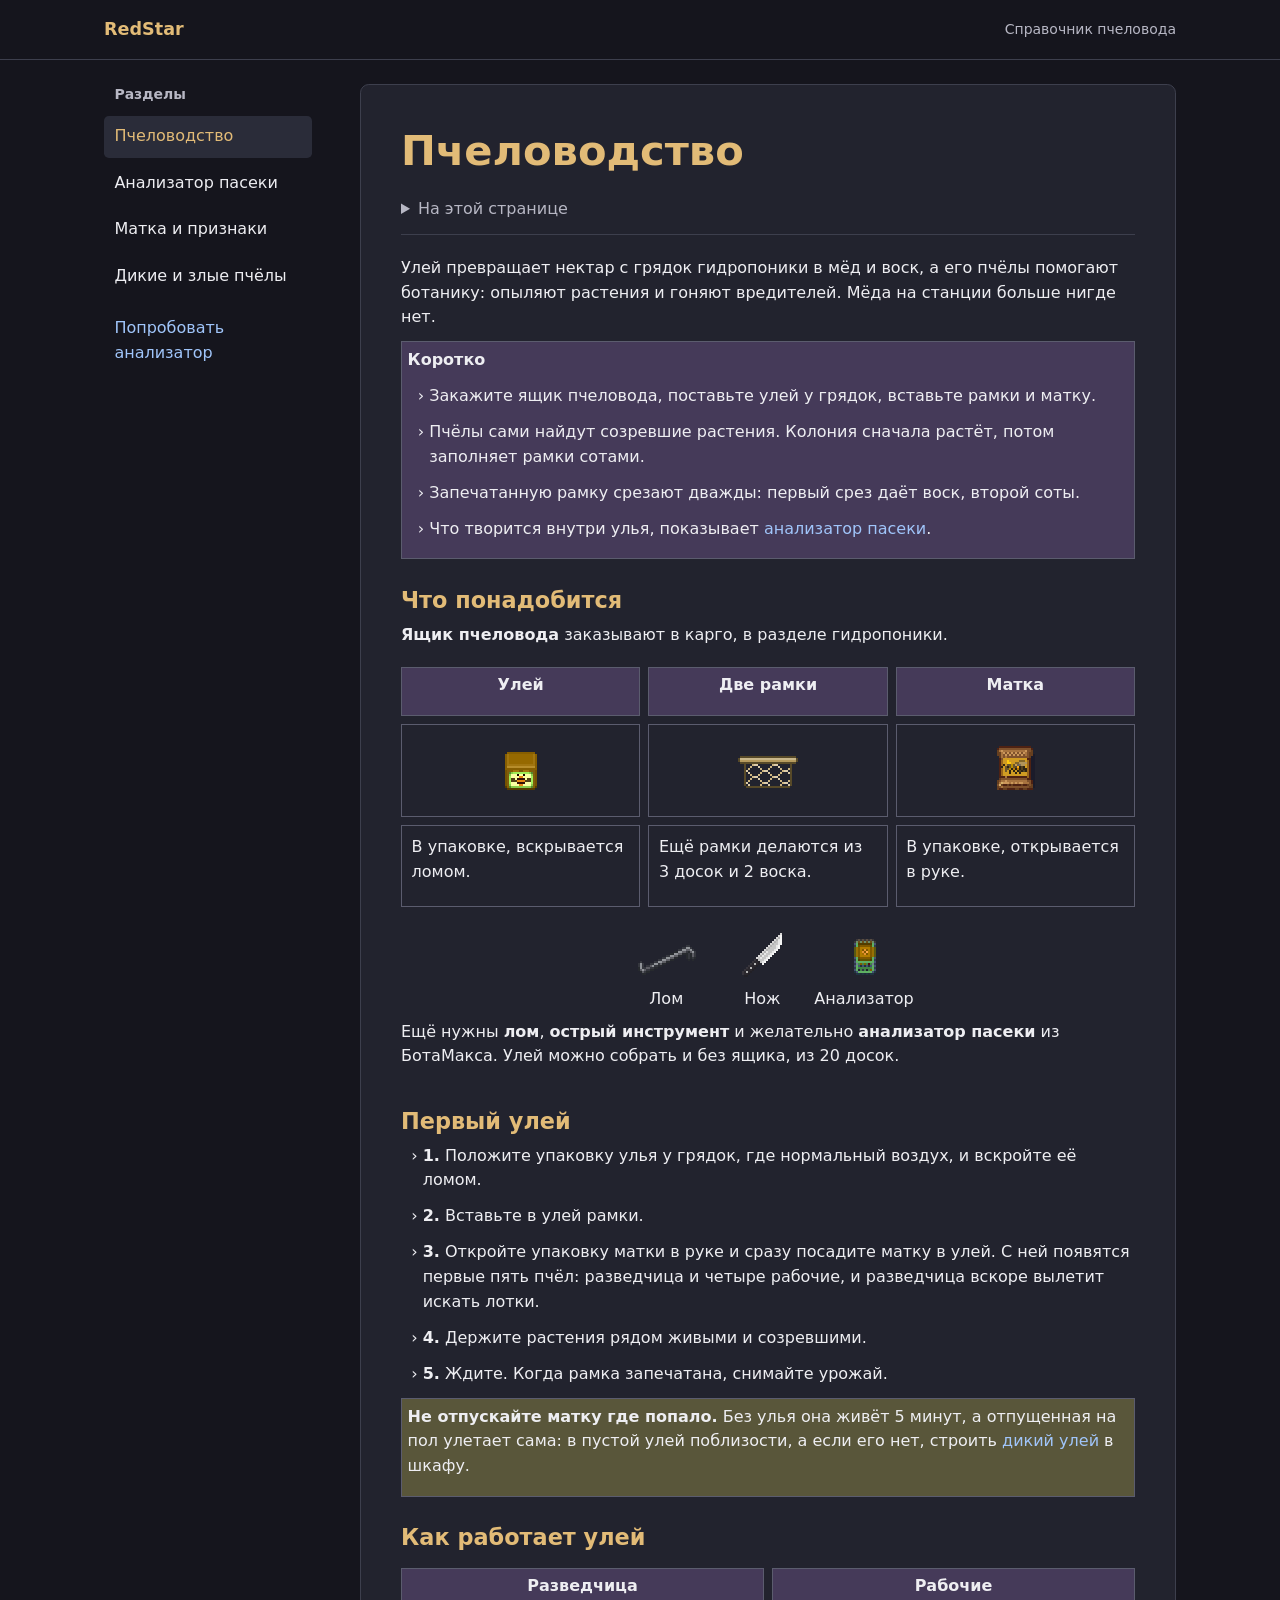
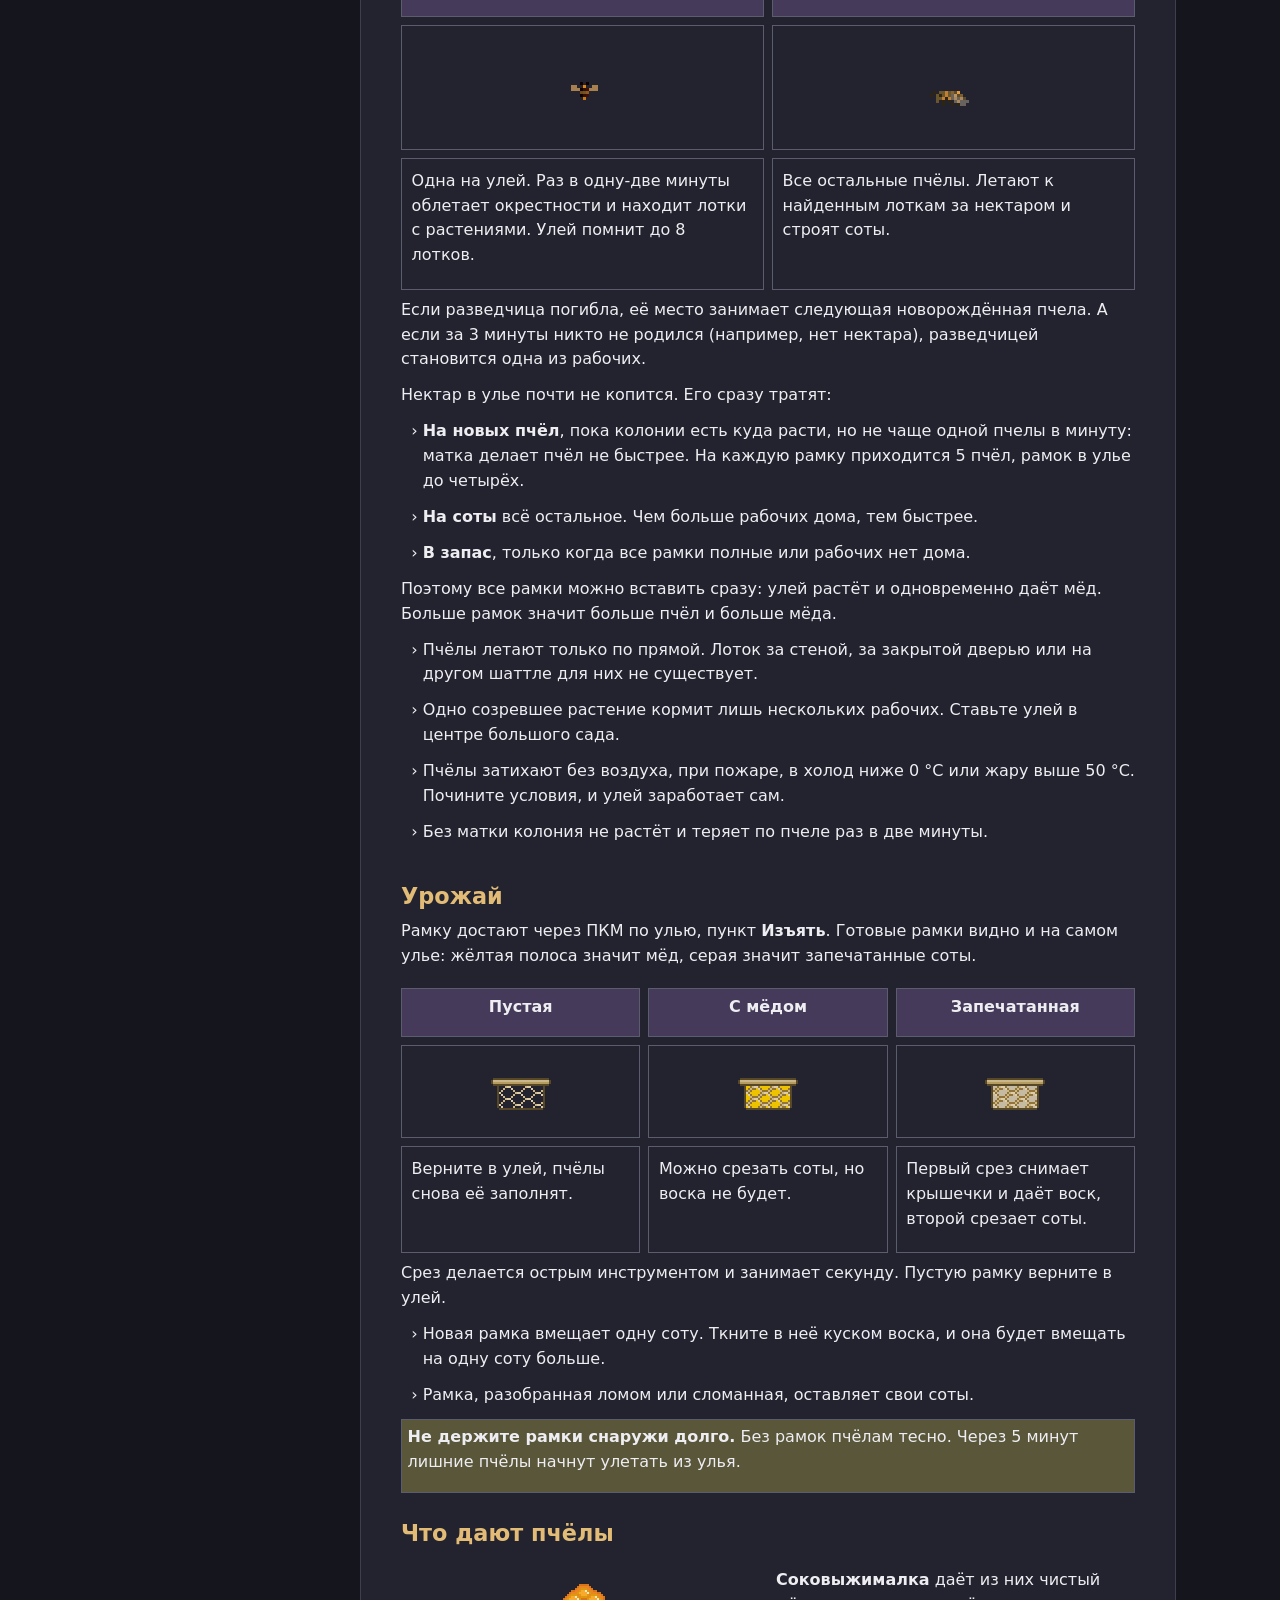
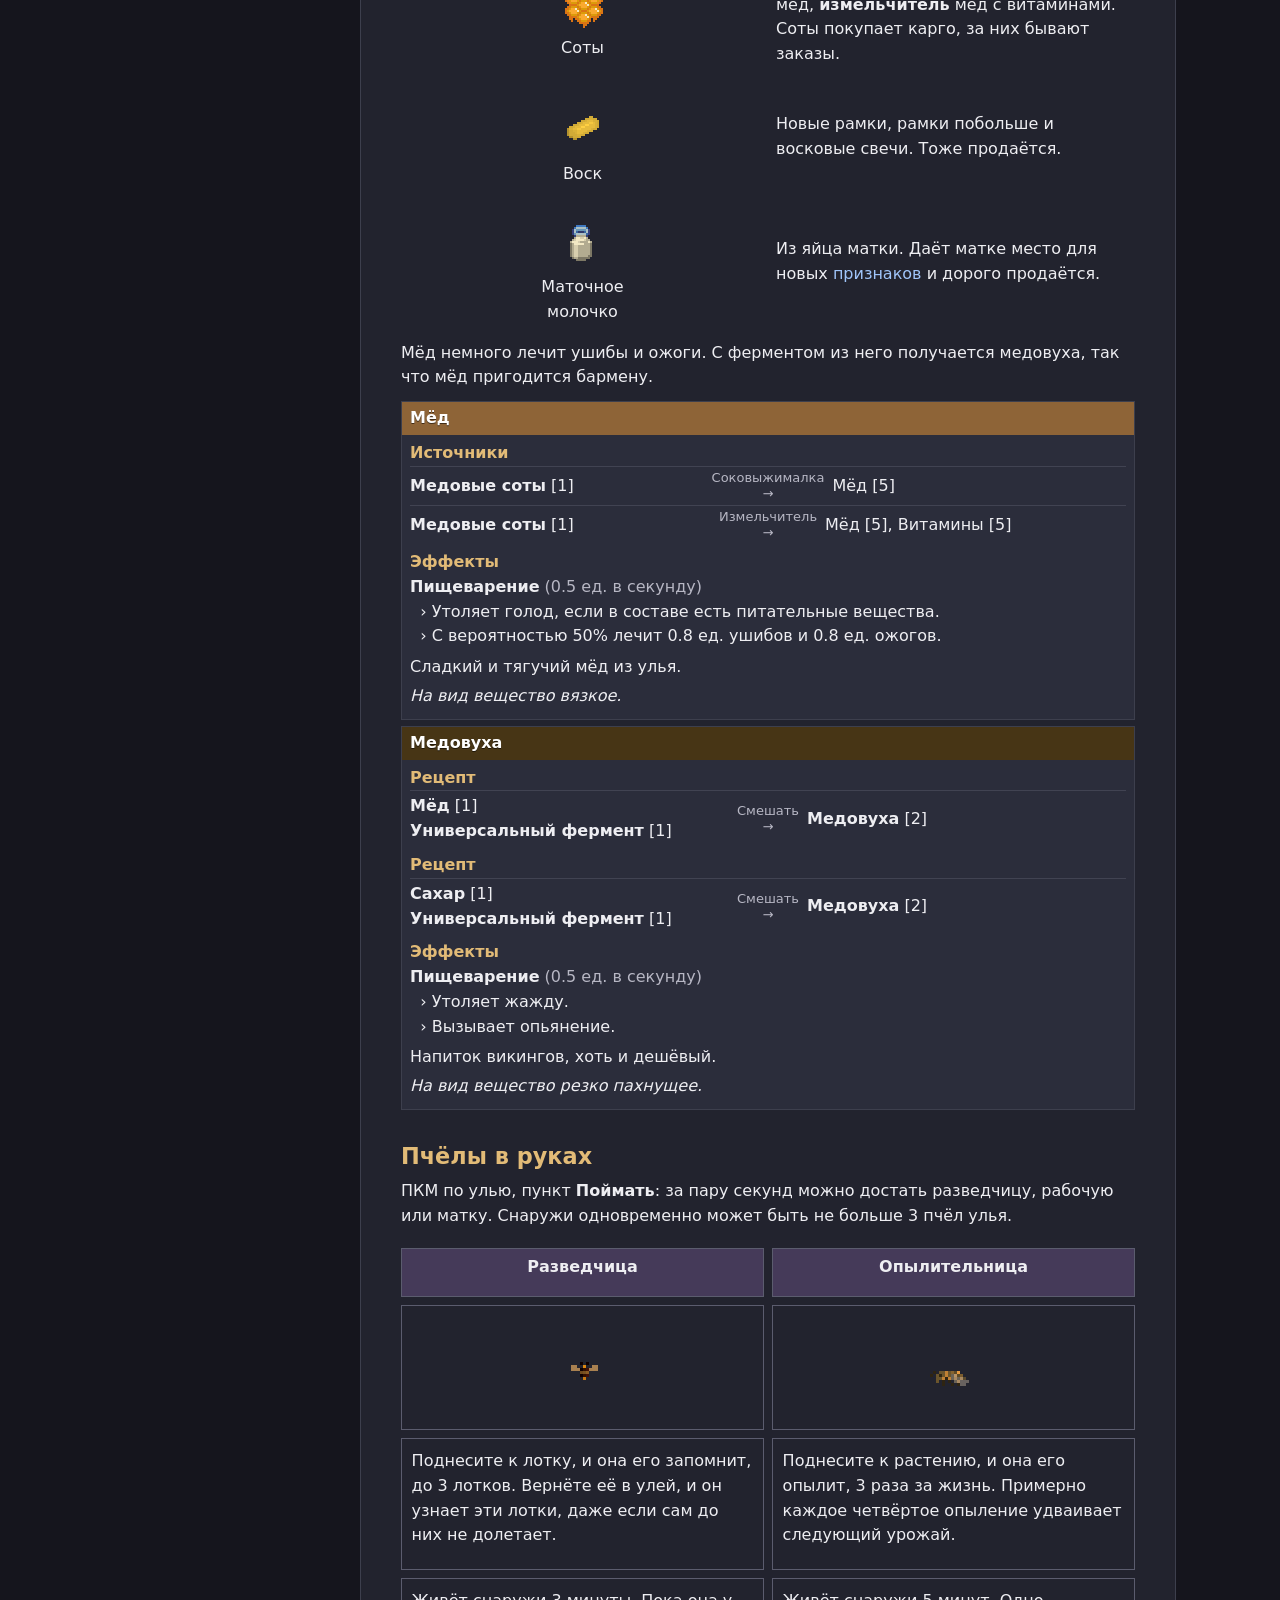
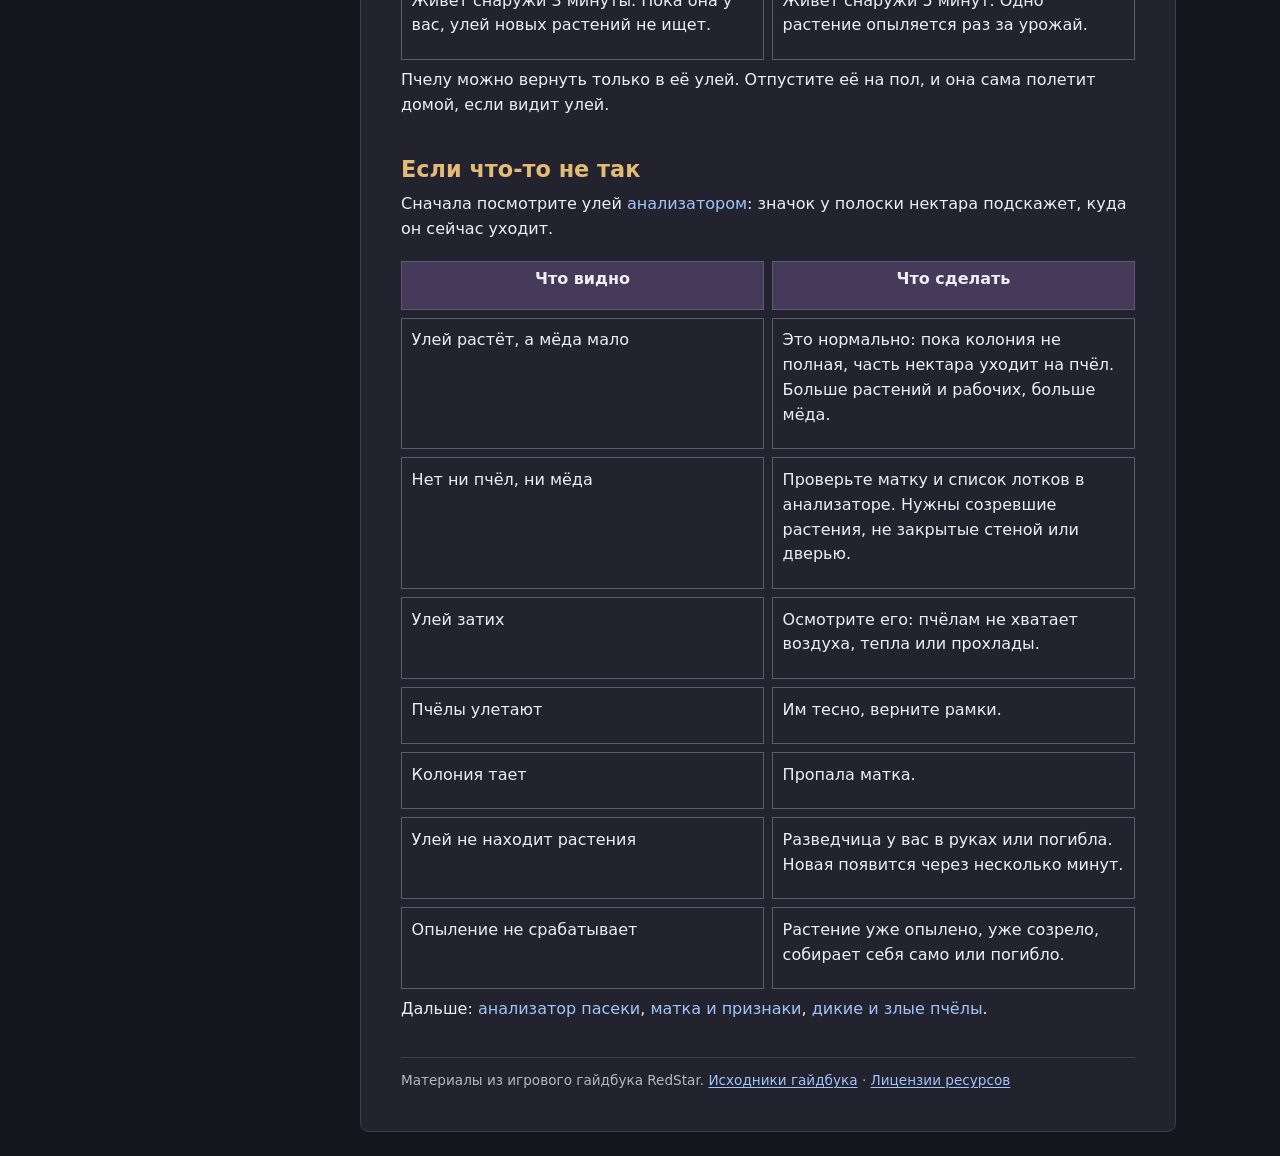
==== index.html @ c352e9a8 "Пчеловодство: справочник и демо анализатора для GitHub Pages" ====
<!doctype html>
<html lang="ru">
<head>
  <meta charset="utf-8">
  <meta name="viewport" content="width=device-width, initial-scale=1">
  <title>Пчеловодство — RedStar</title>
  <link rel="stylesheet" href="wiki.css">
</head>
<body>
  <header class="site-header"><div>
    <a class="brand" href="index.html">RedStar</a>
    <span class="site-name">Справочник пчеловода</span>
  </div></header>
  <div class="layout">
    <nav class="sections" aria-label="Разделы справочника">
      <strong>Разделы</strong>
      <a href="index.html" aria-current="page">Пчеловодство</a>
      <a href="analyzer-guide.html">Анализатор пасеки</a>
      <a href="queen.html">Матка и признаки</a>
      <a href="wild-hives.html">Дикие и злые пчёлы</a>
      <a class="demo-link" href="analyzer/index.html">Попробовать анализатор</a>
    </nav>
    <main>
      <article>
        <h1>Пчеловодство</h1>

        <details class="toc"><summary>На этой странице</summary><ul><li><a href="#section-1">Что понадобится</a></li><li><a href="#section-2">Первый улей</a></li><li><a href="#section-3">Как работает улей</a></li><li><a href="#section-4">Урожай</a></li><li><a href="#section-5">Что дают пчёлы</a></li><li><a href="#section-6">Пчёлы в руках</a></li><li><a href="#section-7">Если что-то не так</a></li></ul></details>
        <div class="doc"><div class="rt">Улей превращает нектар с грядок гидропоники в мёд и воск, а его пчёлы помогают ботанику: опыляют растения и гоняют вредителей. Мёда на станции больше нигде нет.</div><div class="cbox" style="--bg:#453a59;border-color:#5B5C6E"><div class="box v ha-stretch"><div class="rt"><b>Коротко</b></div><div class="li"><span class="bul">  › </span><div class="rt">Закажите ящик пчеловода, поставьте улей у грядок, вставьте рамки и матку.</div></div><div class="li"><span class="bul">  › </span><div class="rt">Пчёлы сами найдут созревшие растения. Колония сначала растёт, потом заполняет рамки сотами.</div></div><div class="li"><span class="bul">  › </span><div class="rt">Запечатанную рамку срезают дважды: первый срез даёт воск, второй соты.</div></div><div class="li"><span class="bul">  › </span><div class="rt">Что творится внутри улья, показывает <a class="tl" href="analyzer-guide.html">анализатор пасеки</a>.</div></div></div></div><h2 id="section-1">Что понадобится</h2><div class="rt"><b>Ящик пчеловода</b> заказывают в карго, в разделе гидропоники.</div><div class="tbl" data-cols="3"><div class="cbox" style="--bg:#453a59;border-color:#5B5C6E"><div class="box h ha-center"><div class="rt"><b>Улей</b></div></div></div><div class="cbox" style="--bg:#453a59;border-color:#5B5C6E"><div class="box h ha-center"><div class="rt"><b>Две рамки</b></div></div></div><div class="cbox" style="--bg:#453a59;border-color:#5B5C6E"><div class="box h ha-center"><div class="rt"><b>Матка</b></div></div></div><div class="cbox" style="--bg:transparent;border-color:#5B5C6E"><div class="box h ha-center"><div class="ent"><img src="[data-uri]" alt="упакованный улей" width="64" height="64" style="width:64px;height:64px"></div></div></div><div class="cbox" style="--bg:transparent;border-color:#5B5C6E"><div class="box h ha-center"><div class="ent"><img src="[data-uri]" alt="рамка для улья" width="64" height="64" style="width:64px;height:64px"></div></div></div><div class="cbox" style="--bg:transparent;border-color:#5B5C6E"><div class="box h ha-center"><div class="ent"><img src="[data-uri]" alt="упакованная матка" width="64" height="64" style="width:64px;height:64px"></div></div></div><div class="cbox" style="--bg:transparent;border-color:#5B5C6E"><div class="box h ha-left" style="margin:4px"><div class="rt">В упаковке, вскрывается ломом.</div></div></div><div class="cbox" style="--bg:transparent;border-color:#5B5C6E"><div class="box h ha-left" style="margin:4px"><div class="rt">Ещё рамки делаются из 3 досок и 2 воска.</div></div></div><div class="cbox" style="--bg:transparent;border-color:#5B5C6E"><div class="box h ha-left" style="margin:4px"><div class="rt">В упаковке, открывается в руке.</div></div></div></div><div class="box h ha-center"><div class="ent" style="margin:8px 16px 8px 16px"><img src="[data-uri]" alt="лом" width="64" height="64" style="width:64px;height:64px"><div class="cap">Лом</div></div><div class="ent" style="margin:8px 16px 8px 16px"><img src="[data-uri]" alt="нож" width="64" height="64" style="width:64px;height:64px"><div class="cap">Нож</div></div><div class="ent"><img src="[data-uri]" alt="анализатор пасеки" width="64" height="64" style="width:64px;height:64px"><div class="cap">Анализатор</div></div></div><div class="rt">Ещё нужны <b>лом</b>, <b>острый инструмент</b> и желательно <b>анализатор пасеки</b> из БотаМакса. Улей можно собрать и без ящика, из 20 досок.</div><h2 id="section-2">Первый улей</h2><div class="li"><span class="bul">  › </span><div class="rt"><b>1.</b> Положите упаковку улья у грядок, где нормальный воздух, и вскройте её ломом.</div></div><div class="li"><span class="bul">  › </span><div class="rt"><b>2.</b> Вставьте в улей рамки.</div></div><div class="li"><span class="bul">  › </span><div class="rt"><b>3.</b> Откройте упаковку матки в руке и сразу посадите матку в улей. С ней появятся первые пять пчёл: разведчица и четыре рабочие, и разведчица вскоре вылетит искать лотки.</div></div><div class="li"><span class="bul">  › </span><div class="rt"><b>4.</b> Держите растения рядом живыми и созревшими.</div></div><div class="li"><span class="bul">  › </span><div class="rt"><b>5.</b> Ждите. Когда рамка запечатана, снимайте урожай.</div></div><div class="cbox" style="--bg:#59563a;border-color:#5B5C6E"><div class="box v ha-stretch"><div class="rt"><b>Не отпускайте матку где попало.</b> Без улья она живёт 5 минут, а отпущенная на пол улетает сама: в пустой улей поблизости, а если его нет, строить <a class="tl" href="wild-hives.html">дикий улей</a> в шкафу.</div></div></div><h2 id="section-3">Как работает улей</h2><div class="tbl" data-cols="2"><div class="cbox" style="--bg:#453a59;border-color:#5B5C6E"><div class="box h ha-center"><div class="rt"><b>Разведчица</b></div></div></div><div class="cbox" style="--bg:#453a59;border-color:#5B5C6E"><div class="box h ha-center"><div class="rt"><b>Рабочие</b></div></div></div><div class="cbox" style="--bg:transparent;border-color:#5B5C6E"><div class="box h ha-center"><div class="ent"><img src="[data-uri]" alt="разведчица" width="96" height="96" style="width:96px;height:96px"></div></div></div><div class="cbox" style="--bg:transparent;border-color:#5B5C6E"><div class="box h ha-center"><div class="ent"><img src="[data-uri]" alt="рабочая пчела" width="96" height="96" style="width:96px;height:96px"></div></div></div><div class="cbox" style="--bg:transparent;border-color:#5B5C6E"><div class="box h ha-left" style="margin:4px"><div class="rt">Одна на улей. Раз в одну-две минуты облетает окрестности и находит лотки с растениями. Улей помнит до 8 лотков.</div></div></div><div class="cbox" style="--bg:transparent;border-color:#5B5C6E"><div class="box h ha-left" style="margin:4px"><div class="rt">Все остальные пчёлы. Летают к найденным лоткам за нектаром и строят соты.</div></div></div></div><div class="rt">Если разведчица погибла, её место занимает следующая новорождённая пчела. А если за 3 минуты никто не родился (например, нет нектара), разведчицей становится одна из рабочих.</div><div class="rt">Нектар в улье почти не копится. Его сразу тратят:</div><div class="li"><span class="bul">  › </span><div class="rt"><b>На новых пчёл</b>, пока колонии есть куда расти, но не чаще одной пчелы в минуту: матка делает пчёл не быстрее. На каждую рамку приходится <span class="pd">5</span> пчёл, рамок в улье до четырёх.</div></div><div class="li"><span class="bul">  › </span><div class="rt"><b>На соты</b> всё остальное. Чем больше рабочих дома, тем быстрее.</div></div><div class="li"><span class="bul">  › </span><div class="rt"><b>В запас</b>, только когда все рамки полные или рабочих нет дома.</div></div><div class="rt">Поэтому все рамки можно вставить сразу: улей растёт и одновременно даёт мёд. Больше рамок значит больше пчёл и больше мёда.</div><div class="li"><span class="bul">  › </span><div class="rt">Пчёлы летают только по прямой. Лоток за стеной, за закрытой дверью или на другом шаттле для них не существует.</div></div><div class="li"><span class="bul">  › </span><div class="rt">Одно созревшее растение кормит лишь нескольких рабочих. Ставьте улей в центре большого сада.</div></div><div class="li"><span class="bul">  › </span><div class="rt">Пчёлы затихают без воздуха, при пожаре, в холод ниже 0 °C или жару выше 50 °C. Почините условия, и улей заработает сам.</div></div><div class="li"><span class="bul">  › </span><div class="rt">Без матки колония не растёт и теряет по пчеле раз в две минуты.</div></div><h2 id="section-4">Урожай</h2><div class="rt">Рамку достают через ПКМ по улью, пункт <b>Изъять</b>. Готовые рамки видно и на самом улье: жёлтая полоса значит мёд, серая значит запечатанные соты.</div><div class="tbl" data-cols="3"><div class="cbox" style="--bg:#453a59;border-color:#5B5C6E"><div class="box h ha-center"><div class="rt"><b>Пустая</b></div></div></div><div class="cbox" style="--bg:#453a59;border-color:#5B5C6E"><div class="box h ha-center"><div class="rt"><b>С мёдом</b></div></div></div><div class="cbox" style="--bg:#453a59;border-color:#5B5C6E"><div class="box h ha-center"><div class="rt"><b>Запечатанная</b></div></div></div><div class="cbox" style="--bg:transparent;border-color:#5B5C6E"><div class="box h ha-center"><div class="ent"><img src="[data-uri]" alt="рамка для улья" width="64" height="64" style="width:64px;height:64px"></div></div></div><div class="cbox" style="--bg:transparent;border-color:#5B5C6E"><div class="box h ha-center"><div class="ent"><img src="[data-uri]" alt="рамка с мёдом" width="64" height="64" style="width:64px;height:64px"></div></div></div><div class="cbox" style="--bg:transparent;border-color:#5B5C6E"><div class="box h ha-center"><div class="ent"><img src="[data-uri]" alt="запечатанная рамка" width="64" height="64" style="width:64px;height:64px"></div></div></div><div class="cbox" style="--bg:transparent;border-color:#5B5C6E"><div class="box h ha-left" style="margin:4px"><div class="rt">Верните в улей, пчёлы снова её заполнят.</div></div></div><div class="cbox" style="--bg:transparent;border-color:#5B5C6E"><div class="box h ha-left" style="margin:4px"><div class="rt">Можно срезать соты, но воска не будет.</div></div></div><div class="cbox" style="--bg:transparent;border-color:#5B5C6E"><div class="box h ha-left" style="margin:4px"><div class="rt">Первый срез снимает крышечки и даёт воск, второй срезает соты.</div></div></div></div><div class="rt">Срез делается острым инструментом и занимает секунду. Пустую рамку верните в улей.</div><div class="li"><span class="bul">  › </span><div class="rt">Новая рамка вмещает одну соту. Ткните в неё куском воска, и она будет вмещать на одну соту больше.</div></div><div class="li"><span class="bul">  › </span><div class="rt">Рамка, разобранная ломом или сломанная, оставляет свои соты.</div></div><div class="cbox" style="--bg:#59563a;border-color:#5B5C6E"><div class="box v ha-stretch"><div class="rt"><b>Не держите рамки снаружи долго.</b> Без рамок пчёлам тесно. Через 5 минут лишние пчёлы начнут улетать из улья.</div></div></div><h2 id="section-5">Что дают пчёлы</h2><div class="tbl" data-cols="2"><div class="box h ha-center"><div class="ent"><img src="[data-uri]" alt="медовые соты" width="64" height="64" style="width:64px;height:64px"><div class="cap">Соты</div></div></div><div class="box h ha-left" style="margin:4px"><div class="rt"><b>Соковыжималка</b> даёт из них чистый мёд, <b>измельчитель</b> мёд с витаминами. Соты покупает карго, за них бывают заказы.</div></div><div class="box h ha-center"><div class="ent"><img src="[data-uri]" alt="пчелиный воск" width="64" height="64" style="width:64px;height:64px"><div class="cap">Воск</div></div></div><div class="box h ha-left" style="margin:4px"><div class="rt">Новые рамки, рамки побольше и восковые свечи. Тоже продаётся.</div></div><div class="box h ha-center"><div class="ent"><img src="[data-uri]" alt="бутылка маточного молочка" width="64" height="64" style="width:64px;height:64px"><div class="cap">Маточное
молочко</div></div></div><div class="box h ha-left" style="margin:4px"><div class="rt">Из яйца матки. Даёт матке место для новых <a class="tl" href="queen.html">признаков</a> и дорого продаётся.</div></div></div><div class="rt">Мёд немного лечит ушибы и ожоги. С ферментом из него получается медовуха, так что мёд пригодится бармену.</div><div class="box h ha-center"><div class="reag"><div class="rg"><div class="rgh" style="--rc:#E79A3F"><span>Мёд</span></div><div class="rgb">
<div class="rsec"><div class="rt">Источники</div>
<div class="rrow"><div><b>Медовые соты</b> [1]</div><div class="mix">Соковыжималка<br>→</div><div>Мёд [5]</div></div>
<div class="rrow"><div><b>Медовые соты</b> [1]</div><div class="mix">Измельчитель<br>→</div><div>Мёд [5], Витамины [5]</div></div></div>
<div class="rsec"><div class="rt">Эффекты</div><div><b>Пищеварение</b> <span class="gray">(0.5 ед. в секунду)</span></div>
<div class="li"><span class="bul">  › </span><span class="lt">Утоляет голод, если в составе есть питательные вещества.</span></div>
<div class="li"><span class="bul">  › </span><span class="lt">С вероятностью 50% лечит 0.8 ед. ушибов и 0.8 ед. ожогов.</span></div></div>
<p>Сладкий и тягучий мёд из улья.</p><p><i>На вид вещество вязкое.</i></p></div></div></div></div><div class="box h ha-center"><div class="reag"><div class="rg"><div class="rgh" style="--rc:#664300"><span>Медовуха</span></div><div class="rgb">
<div class="rsec"><div class="rt">Рецепт</div><div class="rrow"><div><div><b>Мёд</b> [1]</div><div><b>Универсальный фермент</b> [1]</div></div><div class="mix">Смешать<br>→</div><div><b>Медовуха</b> [2]</div></div></div>
<div class="rsec"><div class="rt">Рецепт</div><div class="rrow"><div><div><b>Сахар</b> [1]</div><div><b>Универсальный фермент</b> [1]</div></div><div class="mix">Смешать<br>→</div><div><b>Медовуха</b> [2]</div></div></div>
<div class="rsec"><div class="rt">Эффекты</div><div><b>Пищеварение</b> <span class="gray">(0.5 ед. в секунду)</span></div>
<div class="li"><span class="bul">  › </span><span class="lt">Утоляет жажду.</span></div>
<div class="li"><span class="bul">  › </span><span class="lt">Вызывает опьянение.</span></div></div>
<p>Напиток викингов, хоть и дешёвый.</p><p><i>На вид вещество резко пахнущее.</i></p></div></div></div></div><h2 id="section-6">Пчёлы в руках</h2><div class="rt">ПКМ по улью, пункт <b>Поймать</b>: за пару секунд можно достать разведчицу, рабочую или матку. Снаружи одновременно может быть не больше <span class="pd">3</span> пчёл улья.</div><div class="tbl" data-cols="2"><div class="cbox" style="--bg:#453a59;border-color:#5B5C6E"><div class="box h ha-center"><div class="rt"><b>Разведчица</b></div></div></div><div class="cbox" style="--bg:#453a59;border-color:#5B5C6E"><div class="box h ha-center"><div class="rt"><b>Опылительница</b></div></div></div><div class="cbox" style="--bg:transparent;border-color:#5B5C6E"><div class="box h ha-center"><div class="ent"><img src="[data-uri]" alt="разведчица" width="96" height="96" style="width:96px;height:96px"></div></div></div><div class="cbox" style="--bg:transparent;border-color:#5B5C6E"><div class="box h ha-center"><div class="ent"><img src="[data-uri]" alt="рабочая пчела" width="96" height="96" style="width:96px;height:96px"></div></div></div><div class="cbox" style="--bg:transparent;border-color:#5B5C6E"><div class="box h ha-left" style="margin:4px"><div class="rt">Поднесите к лотку, и она его запомнит, до <span class="pd">3</span> лотков. Вернёте её в улей, и он узнает эти лотки, даже если сам до них не долетает.</div></div></div><div class="cbox" style="--bg:transparent;border-color:#5B5C6E"><div class="box h ha-left" style="margin:4px"><div class="rt">Поднесите к растению, и она его опылит, <span class="pd">3</span> раза за жизнь. Примерно каждое четвёртое опыление удваивает следующий урожай.</div></div></div><div class="cbox" style="--bg:transparent;border-color:#5B5C6E"><div class="box h ha-left" style="margin:4px"><div class="rt">Живёт снаружи 3 минуты. Пока она у вас, улей новых растений не ищет.</div></div></div><div class="cbox" style="--bg:transparent;border-color:#5B5C6E"><div class="box h ha-left" style="margin:4px"><div class="rt">Живёт снаружи 5 минут. Одно растение опыляется раз за урожай.</div></div></div></div><div class="rt">Пчелу можно вернуть только в её улей. Отпустите её на пол, и она сама полетит домой, если видит улей.</div><h2 id="section-7">Если что-то не так</h2><div class="rt">Сначала посмотрите улей <a class="tl" href="analyzer-guide.html">анализатором</a>: значок у полоски нектара подскажет, куда он сейчас уходит.</div><div class="tbl" data-cols="2"><div class="cbox" style="--bg:#453a59;border-color:#5B5C6E"><div class="box h ha-center"><div class="rt"><b>Что видно</b></div></div></div><div class="cbox" style="--bg:#453a59;border-color:#5B5C6E"><div class="box h ha-center"><div class="rt"><b>Что сделать</b></div></div></div><div class="cbox" style="--bg:transparent;border-color:#5B5C6E"><div class="box h ha-left" style="margin:4px"><div class="rt">Улей растёт, а мёда мало</div></div></div><div class="cbox" style="--bg:transparent;border-color:#5B5C6E"><div class="box h ha-left" style="margin:4px"><div class="rt">Это нормально: пока колония не полная, часть нектара уходит на пчёл. Больше растений и рабочих, больше мёда.</div></div></div><div class="cbox" style="--bg:transparent;border-color:#5B5C6E"><div class="box h ha-left" style="margin:4px"><div class="rt">Нет ни пчёл, ни мёда</div></div></div><div class="cbox" style="--bg:transparent;border-color:#5B5C6E"><div class="box h ha-left" style="margin:4px"><div class="rt">Проверьте матку и список лотков в анализаторе. Нужны созревшие растения, не закрытые стеной или дверью.</div></div></div><div class="cbox" style="--bg:transparent;border-color:#5B5C6E"><div class="box h ha-left" style="margin:4px"><div class="rt">Улей затих</div></div></div><div class="cbox" style="--bg:transparent;border-color:#5B5C6E"><div class="box h ha-left" style="margin:4px"><div class="rt">Осмотрите его: пчёлам не хватает воздуха, тепла или прохлады.</div></div></div><div class="cbox" style="--bg:transparent;border-color:#5B5C6E"><div class="box h ha-left" style="margin:4px"><div class="rt">Пчёлы улетают</div></div></div><div class="cbox" style="--bg:transparent;border-color:#5B5C6E"><div class="box h ha-left" style="margin:4px"><div class="rt">Им тесно, верните рамки.</div></div></div><div class="cbox" style="--bg:transparent;border-color:#5B5C6E"><div class="box h ha-left" style="margin:4px"><div class="rt">Колония тает</div></div></div><div class="cbox" style="--bg:transparent;border-color:#5B5C6E"><div class="box h ha-left" style="margin:4px"><div class="rt">Пропала матка.</div></div></div><div class="cbox" style="--bg:transparent;border-color:#5B5C6E"><div class="box h ha-left" style="margin:4px"><div class="rt">Улей не находит растения</div></div></div><div class="cbox" style="--bg:transparent;border-color:#5B5C6E"><div class="box h ha-left" style="margin:4px"><div class="rt">Разведчица у вас в руках или погибла. Новая появится через несколько минут.</div></div></div><div class="cbox" style="--bg:transparent;border-color:#5B5C6E"><div class="box h ha-left" style="margin:4px"><div class="rt">Опыление не срабатывает</div></div></div><div class="cbox" style="--bg:transparent;border-color:#5B5C6E"><div class="box h ha-left" style="margin:4px"><div class="rt">Растение уже опылено, уже созрело, собирает себя само или погибло.</div></div></div></div><div class="rt">Дальше: <a class="tl" href="analyzer-guide.html">анализатор пасеки</a>, <a class="tl" href="queen.html">матка и признаки</a>, <a class="tl" href="wild-hives.html">дикие и злые пчёлы</a>.</div></div>
        <footer class="source">Материалы из игрового гайдбука RedStar. <a href="https://github.com/KAVALDi/RedStar/tree/master/Resources/ServerInfo/_RedStar/Guidebook/Service">Исходники гайдбука</a> · <a href="https://github.com/KAVALDi/RedStar/blob/master/LICENSE.md">Лицензии ресурсов</a></footer>
      </article>
    </main>
  </div>
</body>
</html>
---- wiki.css ----
:root {
  color-scheme: dark;
  --space: #15151d;
  --win: #22232e;
  --bar: #2a2c39;
  --line: #3d3f4d;
  --rule: #414352;
  --text: #eeeef2;
  --dim: #b7b7c4;
  --gold: #e2bb77;
  --link: #a0c5fa;
  --card: #2b2d3b;
  font: 16px/1.55 system-ui, sans-serif;
}
* { box-sizing: border-box; }
body { margin: 0; color: var(--text); background: var(--space); }
a { color: var(--link); text-underline-offset: .18em; }
a:focus-visible, summary:focus-visible { outline: 2px solid var(--link); outline-offset: 3px; }
.site-header { border-bottom: 1px solid var(--line); }
.site-header > div {
  max-width: 72rem; margin: auto; padding: 1rem clamp(1rem, 4vw, 2.5rem);
  display: flex; align-items: center; justify-content: space-between; gap: 1rem; flex-wrap: wrap;
}
.brand { color: var(--gold); font-size: 1.1rem; font-weight: 700; text-decoration: none; }
.site-name { color: var(--dim); font-size: .875rem; }
.layout {
  max-width: 72rem; margin: auto; padding: 1.5rem clamp(1rem, 4vw, 2.5rem);
  display: grid; grid-template-columns: 13rem minmax(0, 1fr); gap: clamp(1rem, 4vw, 3rem);
}
.sections { position: sticky; top: 1rem; align-self: start; display: grid; gap: .25rem; }
.sections strong { color: var(--dim); padding: 0 .65rem; margin-bottom: .35rem; font-size: .875rem; }
.sections a { color: var(--text); text-decoration: none; padding: .55rem .65rem; border-radius: .3rem; }
.sections a:hover { background: var(--win); }
.sections a[aria-current] { background: var(--bar); color: var(--gold); }
.sections .demo-link { margin-top: .4rem; color: var(--link); }
article { min-width: 0; background: var(--win); border: 1px solid var(--line); border-radius: .55rem; padding: clamp(1rem, 4vw, 2.5rem); }
h1, h2, h3 { color: var(--gold); line-height: 1.25; }
h1 { margin: 0 0 1.25rem; font-size: clamp(1.8rem, 4.5vw, 2.6rem); }
h2, h3 { scroll-margin-top: 1rem; }
h2 { margin: 1.65rem 0 .55rem; font-size: 1.4rem; }
h3 { margin: 1.2rem 0 .4rem; font-size: 1.12rem; }
.toc { margin: 0 0 1.3rem; color: var(--dim); border-bottom: 1px solid var(--line); padding-bottom: .75rem; }
.toc summary { cursor: pointer; }
.toc ul { margin: .5rem 0 .2rem; padding-inline-start: 1.35rem; }
.play {
  align-self: flex-start; display: inline-block; margin: 0 0 1rem;
  padding: .6rem .9rem; background: var(--gold); color: var(--space);
  border-radius: .3rem; text-decoration: none; font-weight: 700;
}
.source { margin: 1.5rem 0 0; border-top: 1px solid var(--line); padding-top: .75rem; font-size: .85rem; color: var(--dim); }
.doc,.box.v,.cbox{display:flex;flex-direction:column;align-items:stretch}
.box.h{display:flex;flex-direction:row;align-items:stretch}
.box.h>.rt{align-self:center}
.box{min-width:0}
.doc>.ha-center,.box.v>.ha-center,.cbox>.ha-center{align-self:center;max-width:100%}
.ha-center{width:fit-content}
.ha-stretch{align-self:stretch}
.ha-left{width:fit-content;max-width:100%}
.doc>.ha-left,.box.v>.ha-left,.cbox>.ha-left{align-self:flex-start}
.tbl>.box.ha-left{justify-self:start}
.box:has(>.reag){align-self:stretch;width:auto}
.rt{margin-bottom:15px;overflow-wrap:normal;min-width:0;flex:1 1 auto}
.li{display:flex;flex-direction:row}
.bul{white-space:pre;flex:none}
.h1{font-weight:700;font-size:26.67px;line-height:36px;color:var(--gold)}
.h2{font-weight:700;font-size:21.33px;line-height:29px;color:var(--gold)}
.h3{font-weight:700;font-size:16px;line-height:23px;color:var(--gold)}
.cbox{background:var(--bg);border:1px solid #fff;flex:1 1 auto}
.tbl{display:grid;align-items:stretch}
.tbl>.box.ha-center{justify-self:safe center}
.tbl>.cbox,.tbl>.ha-stretch{justify-self:stretch}
.ent{display:flex;flex-direction:column;align-items:center;margin:8px 4px;padding:0;flex:none}
.ent img{width:64px;height:64px;image-rendering:pixelated;display:block}
.cap{text-align:center;white-space:pre-line}
.tl{color:var(--link);text-decoration:none}
.tl:focus-visible,.node:focus-visible{outline:1px solid var(--link)}
.reag{width:100%}
.rg{border:1px solid var(--line);margin:0 0 6px;background:var(--card)}
.rgh{background:color-mix(in srgb,var(--rc) 55%,var(--win));padding:4px 8px;font-weight:700}
.rgh span{color:#fff;text-shadow:0 1px 0 #0008}
.rgb{padding:6px 8px}
.rsec{margin-bottom:6px}
.rt2,.rsec>.rt{color:var(--gold);font-weight:700;margin:0}
.rgb .rt{flex:none}
.rrow{display:grid;grid-template-columns:1fr auto 1fr;gap:8px;align-items:center;padding:3px 0;border-top:1px solid var(--rule)}
.mix{text-align:center;color:var(--dim);font-size:13px;line-height:16px}
.gray{color:var(--dim)}
.rgb p{margin:0 0 4px}
.rgb .li{margin:0}

.rt { overflow-wrap: anywhere; margin-bottom: .7rem; }
.box.h { flex-wrap: wrap; }
.tbl { gap: .5rem; min-width: 0; margin: .5rem 0; }
.tbl[data-cols="2"] { grid-template-columns: repeat(2, minmax(0, 1fr)); }
.tbl[data-cols="3"] { grid-template-columns: repeat(3, minmax(0, 1fr)); }
.cbox { border-color: var(--line); padding: .35rem; min-width: 0; }
.rrow { grid-template-columns: minmax(0, 1fr) auto minmax(0, 1fr); overflow-wrap: anywhere; }
@media (max-width: 49rem) {
  .layout { grid-template-columns: minmax(0, 1fr); }
  .sections { position: static; grid-template-columns: repeat(2, minmax(0, 1fr)); }
  .sections strong, .sections .demo-link { grid-column: 1 / -1; }
}
@media (max-width: 34rem) {
  .tbl[data-cols="2"], .tbl[data-cols="3"] { grid-template-columns: minmax(0, 1fr); }
}
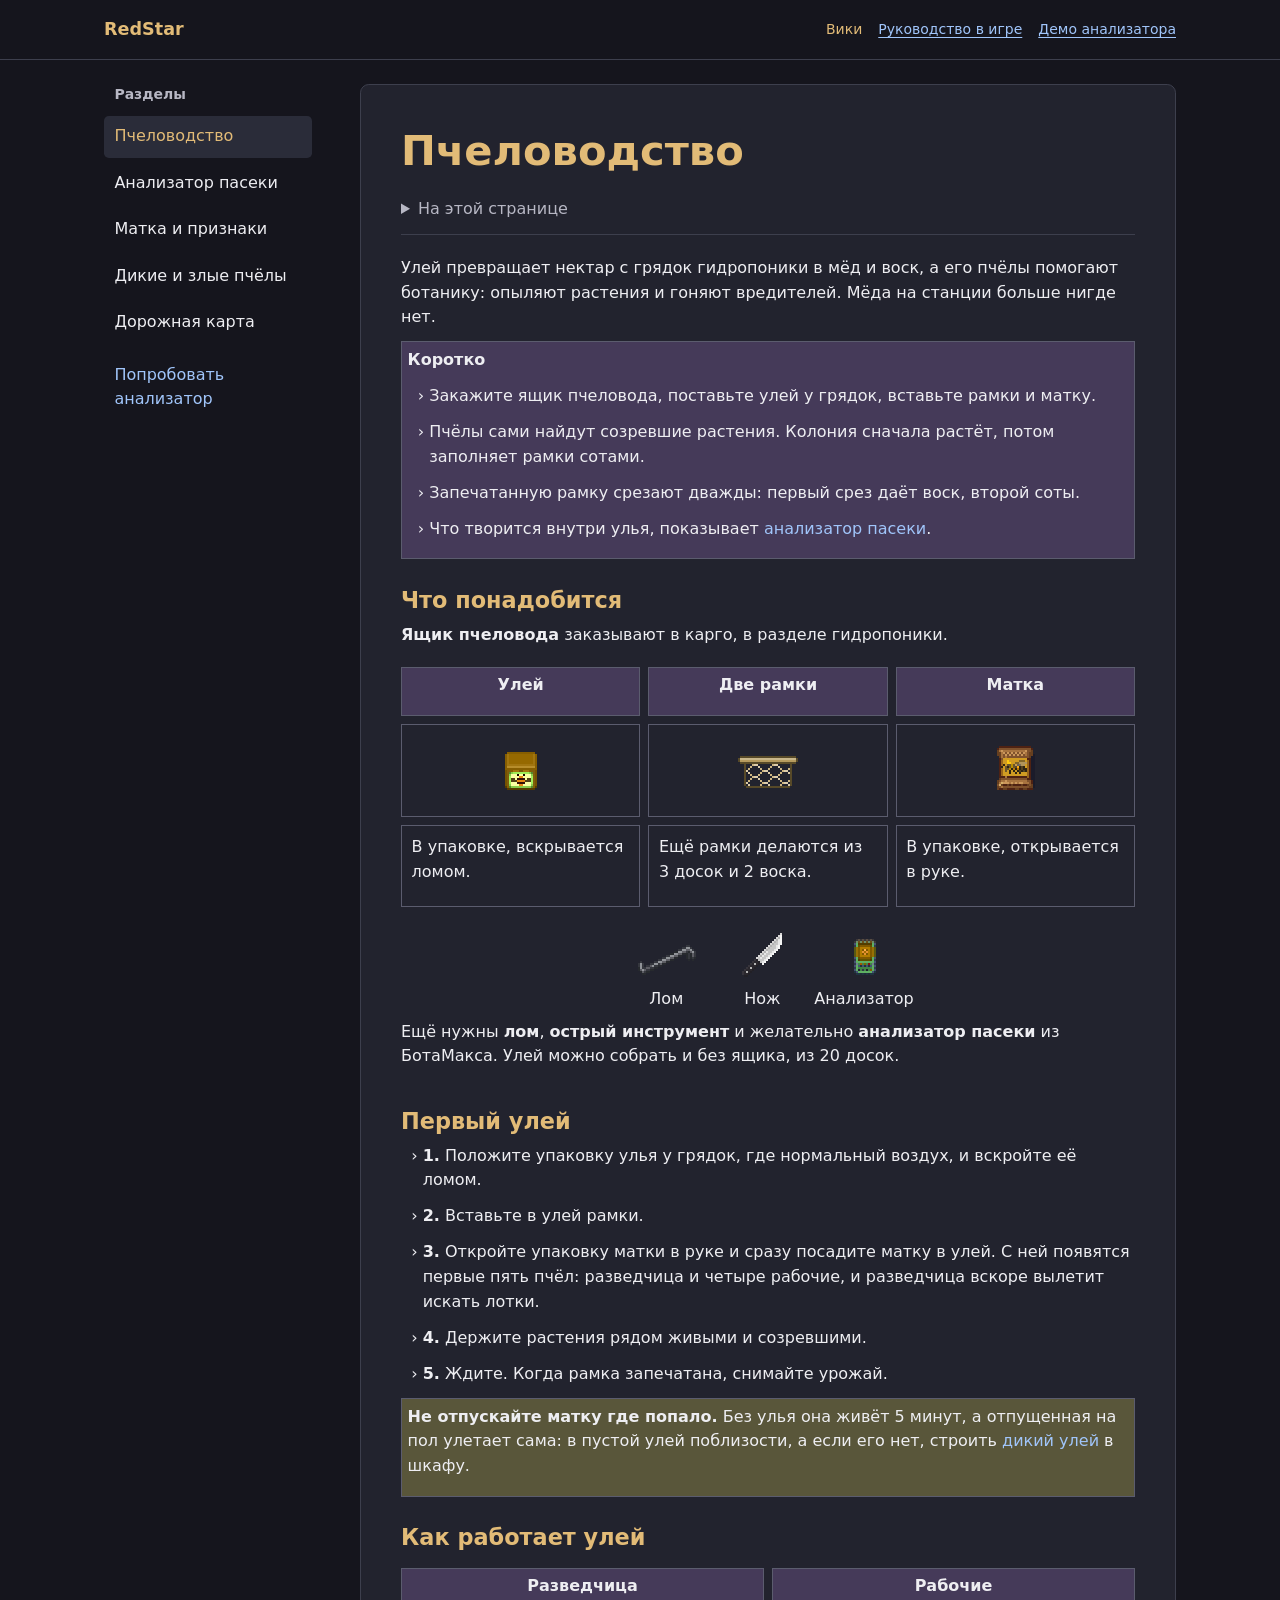
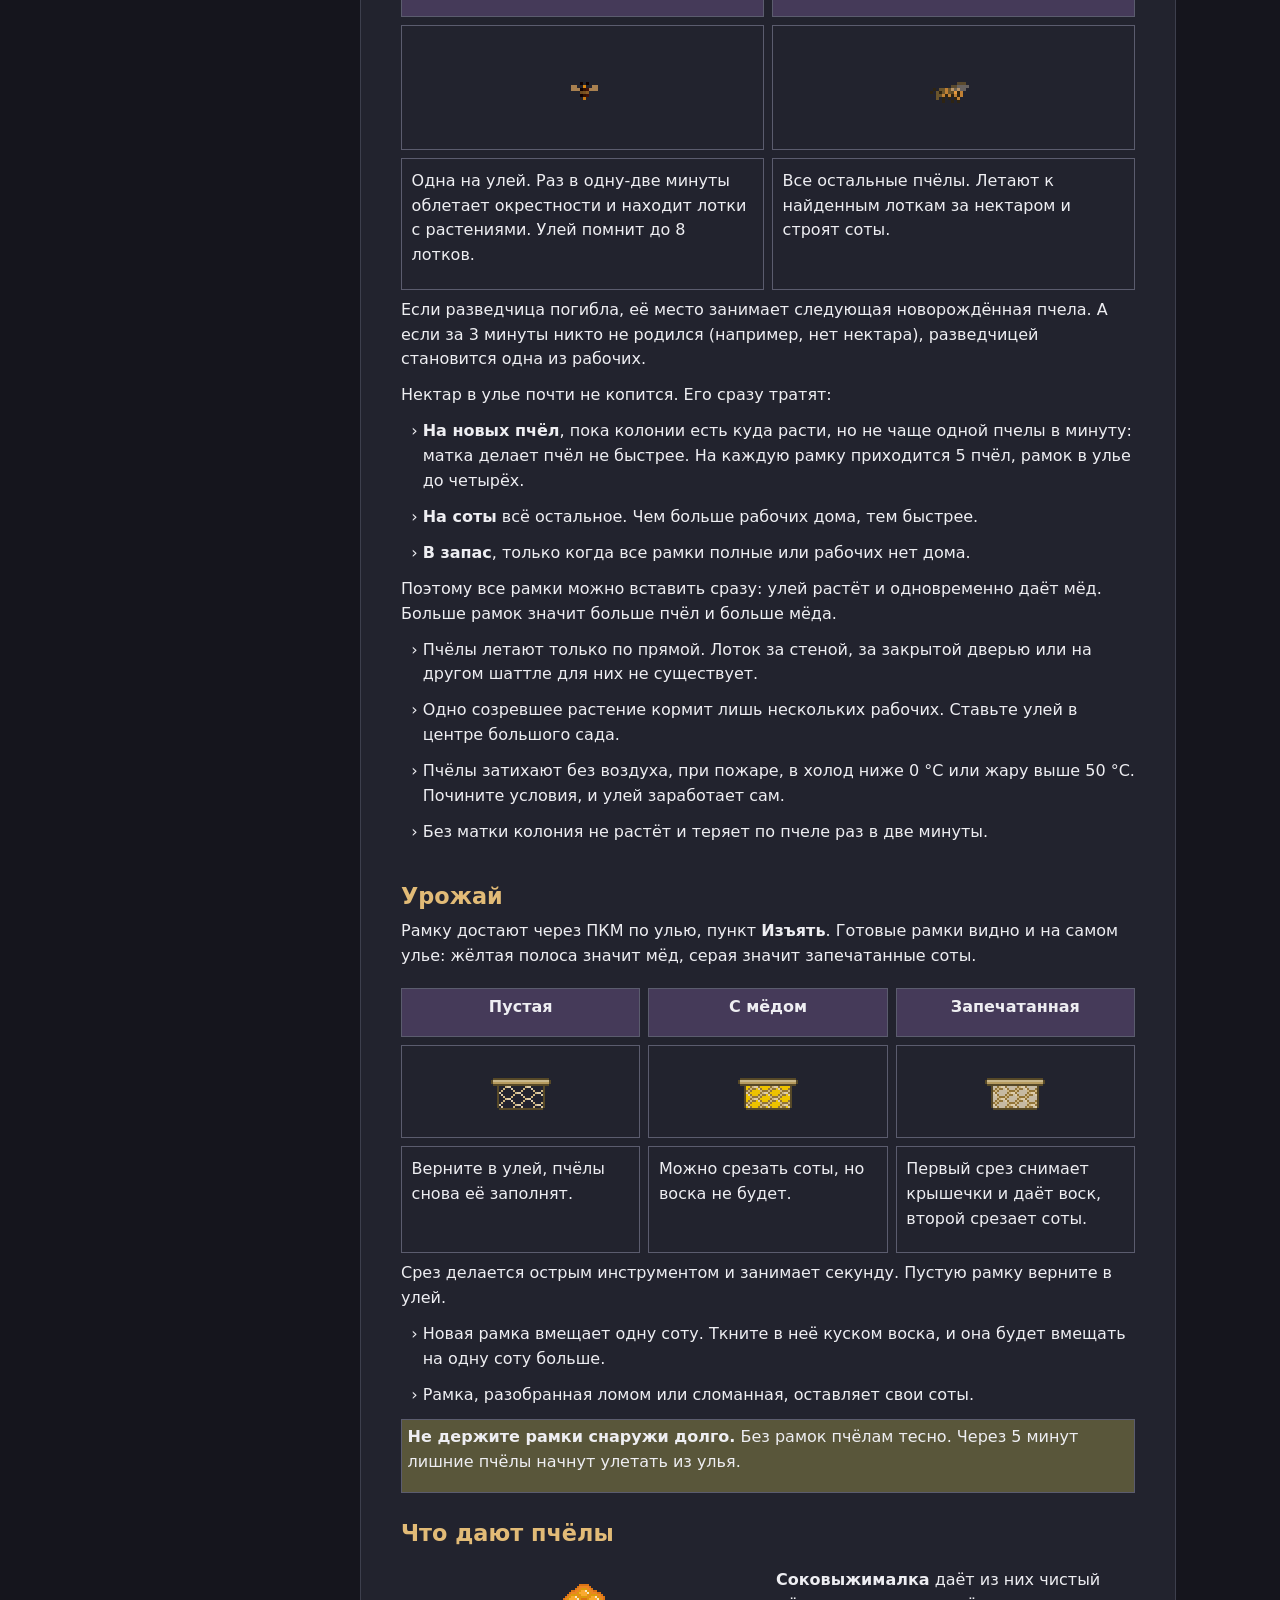
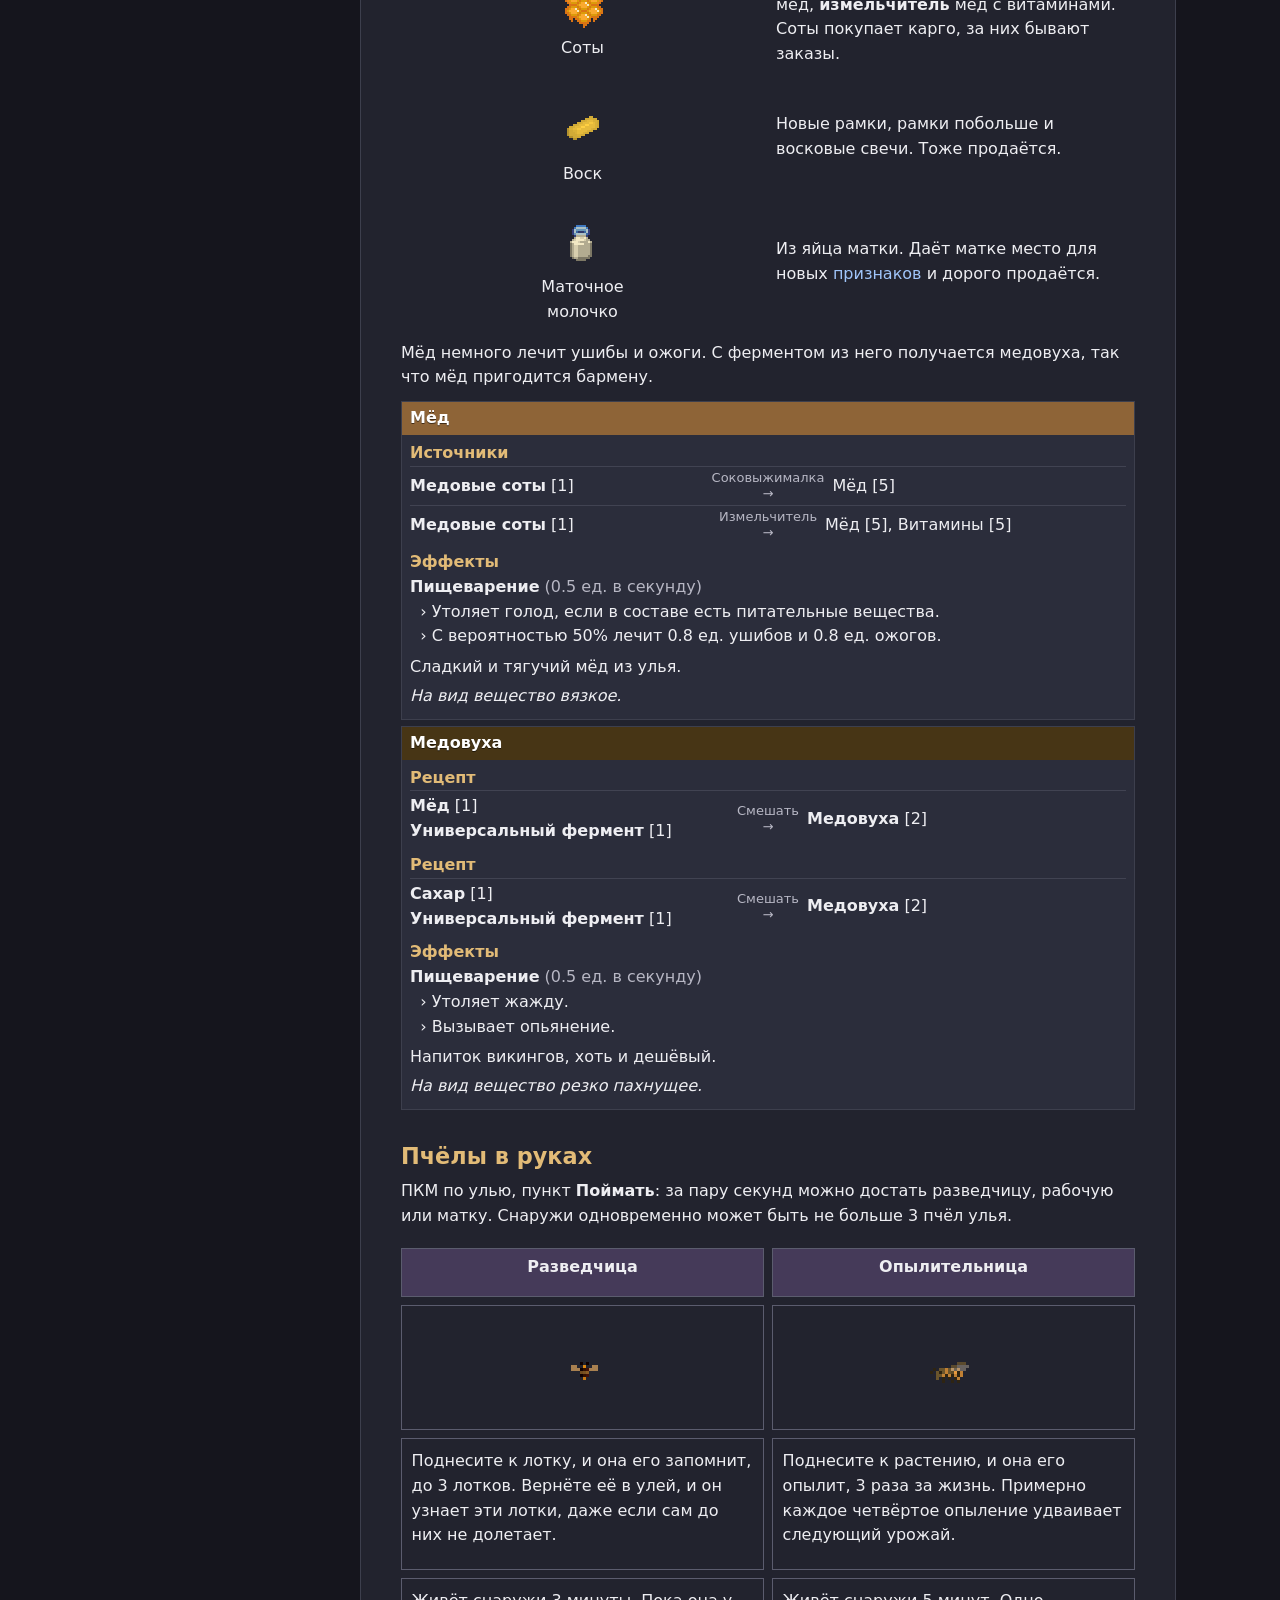
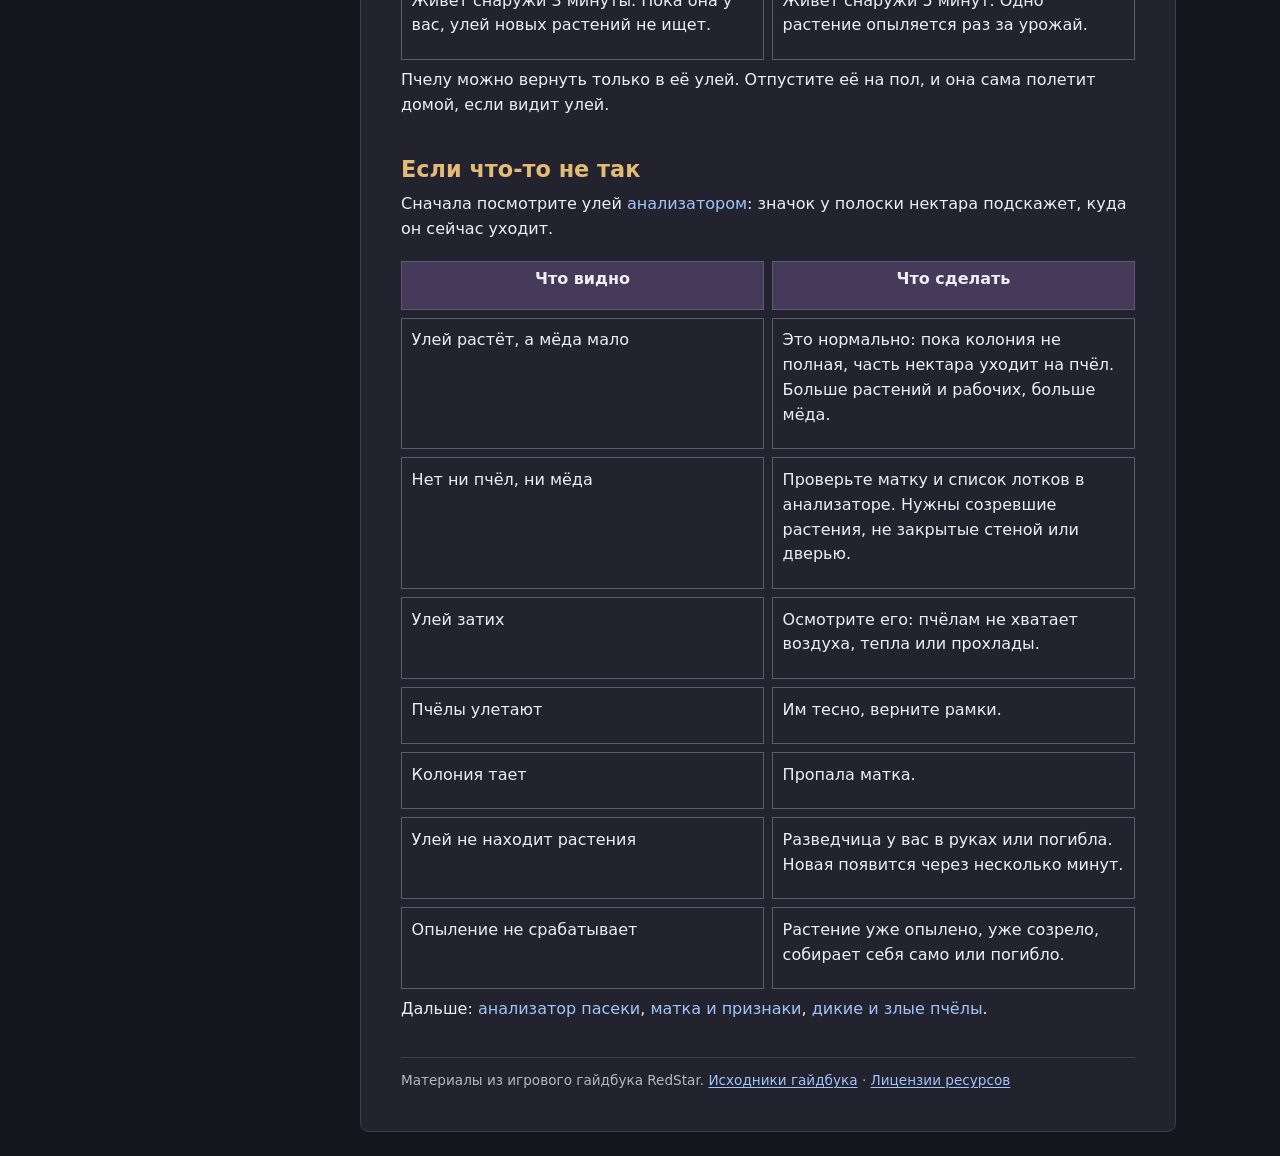
==== commit 95fd5ebf: "Пчеловодство: игровое руководство и дорожная карта" ====
--- a/index.html
+++ b/index.html
@@ -9,7 +9,11 @@
 <body>
   <header class="site-header"><div>
     <a class="brand" href="index.html">RedStar</a>
-    <span class="site-name">Справочник пчеловода</span>
+    <nav class="site-links" aria-label="Разделы сайта">
+      <span class="site-name" aria-current="page">Вики</span>
+      <a class="game-guide-link" href="guidebook/index.html#Beekeeping">Руководство в игре</a>
+      <a href="analyzer/index.html">Демо анализатора</a>
+    </nav>
   </div></header>
   <div class="layout">
     <nav class="sections" aria-label="Разделы справочника">
@@ -18,6 +22,7 @@
       <a href="analyzer-guide.html">Анализатор пасеки</a>
       <a href="queen.html">Матка и признаки</a>
       <a href="wild-hives.html">Дикие и злые пчёлы</a>
+      <a href="roadmap.html">Дорожная карта</a>
       <a class="demo-link" href="analyzer/index.html">Попробовать анализатор</a>
     </nav>
     <main>
--- a/wiki.css
+++ b/wiki.css
@@ -103,3 +103,6 @@
 @media (max-width: 34rem) {
   .tbl[data-cols="2"], .tbl[data-cols="3"] { grid-template-columns: minmax(0, 1fr); }
 }
+
+.site-links { display: flex; align-items: center; flex-wrap: wrap; gap: .4rem 1rem; font-size: .875rem; }
+.site-links [aria-current] { color: var(--gold); }
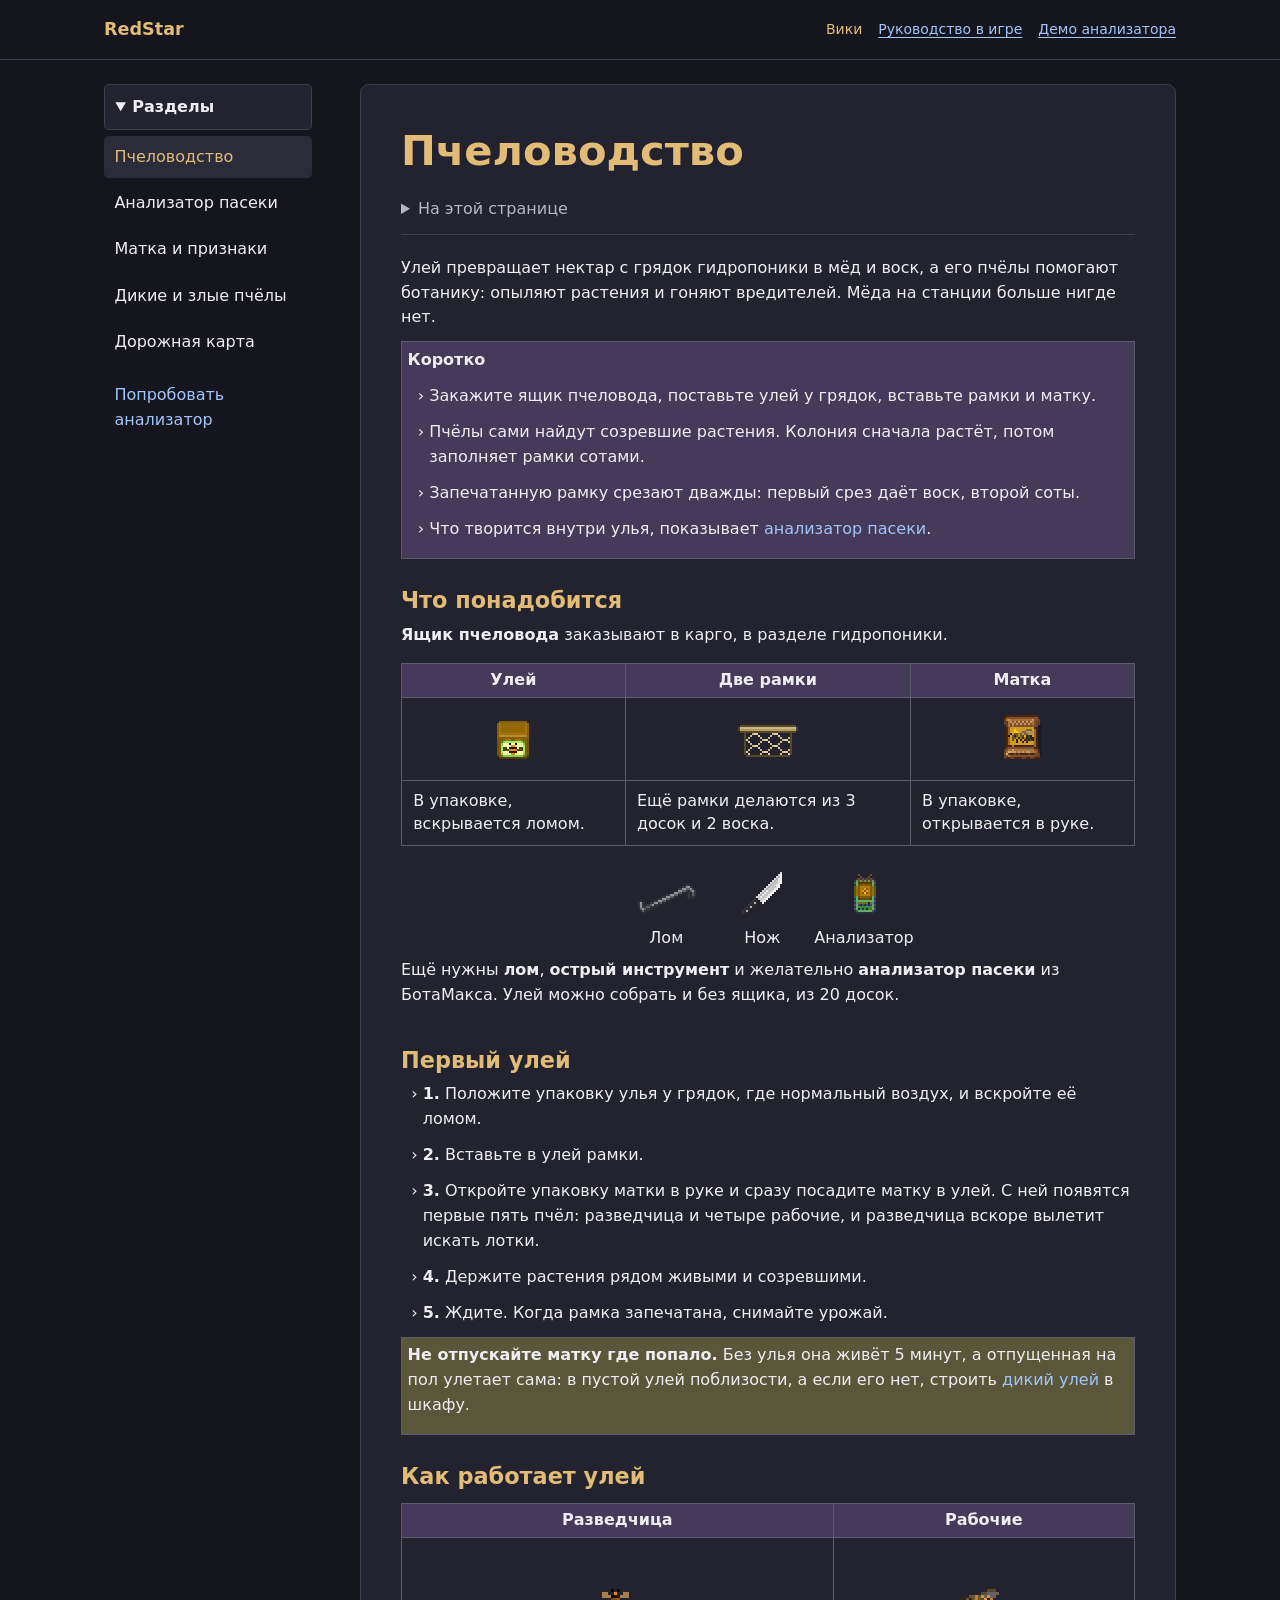
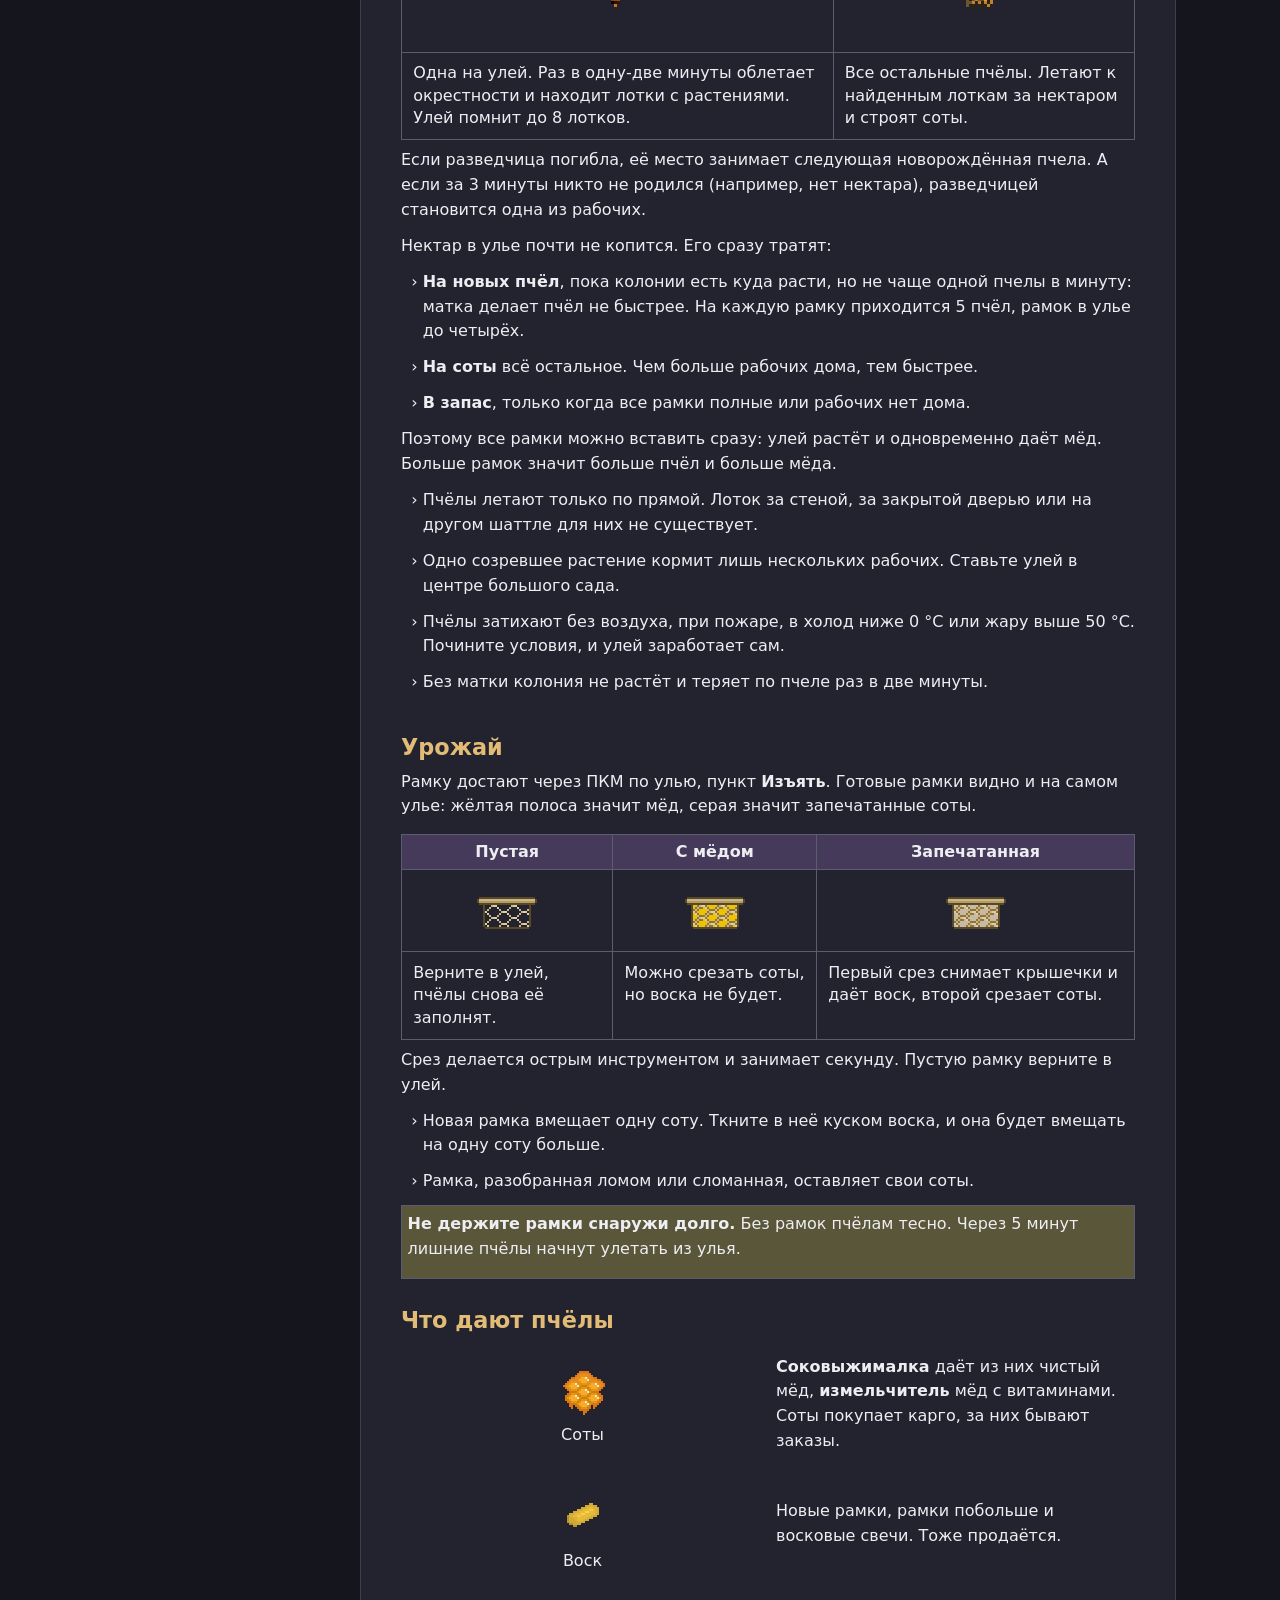
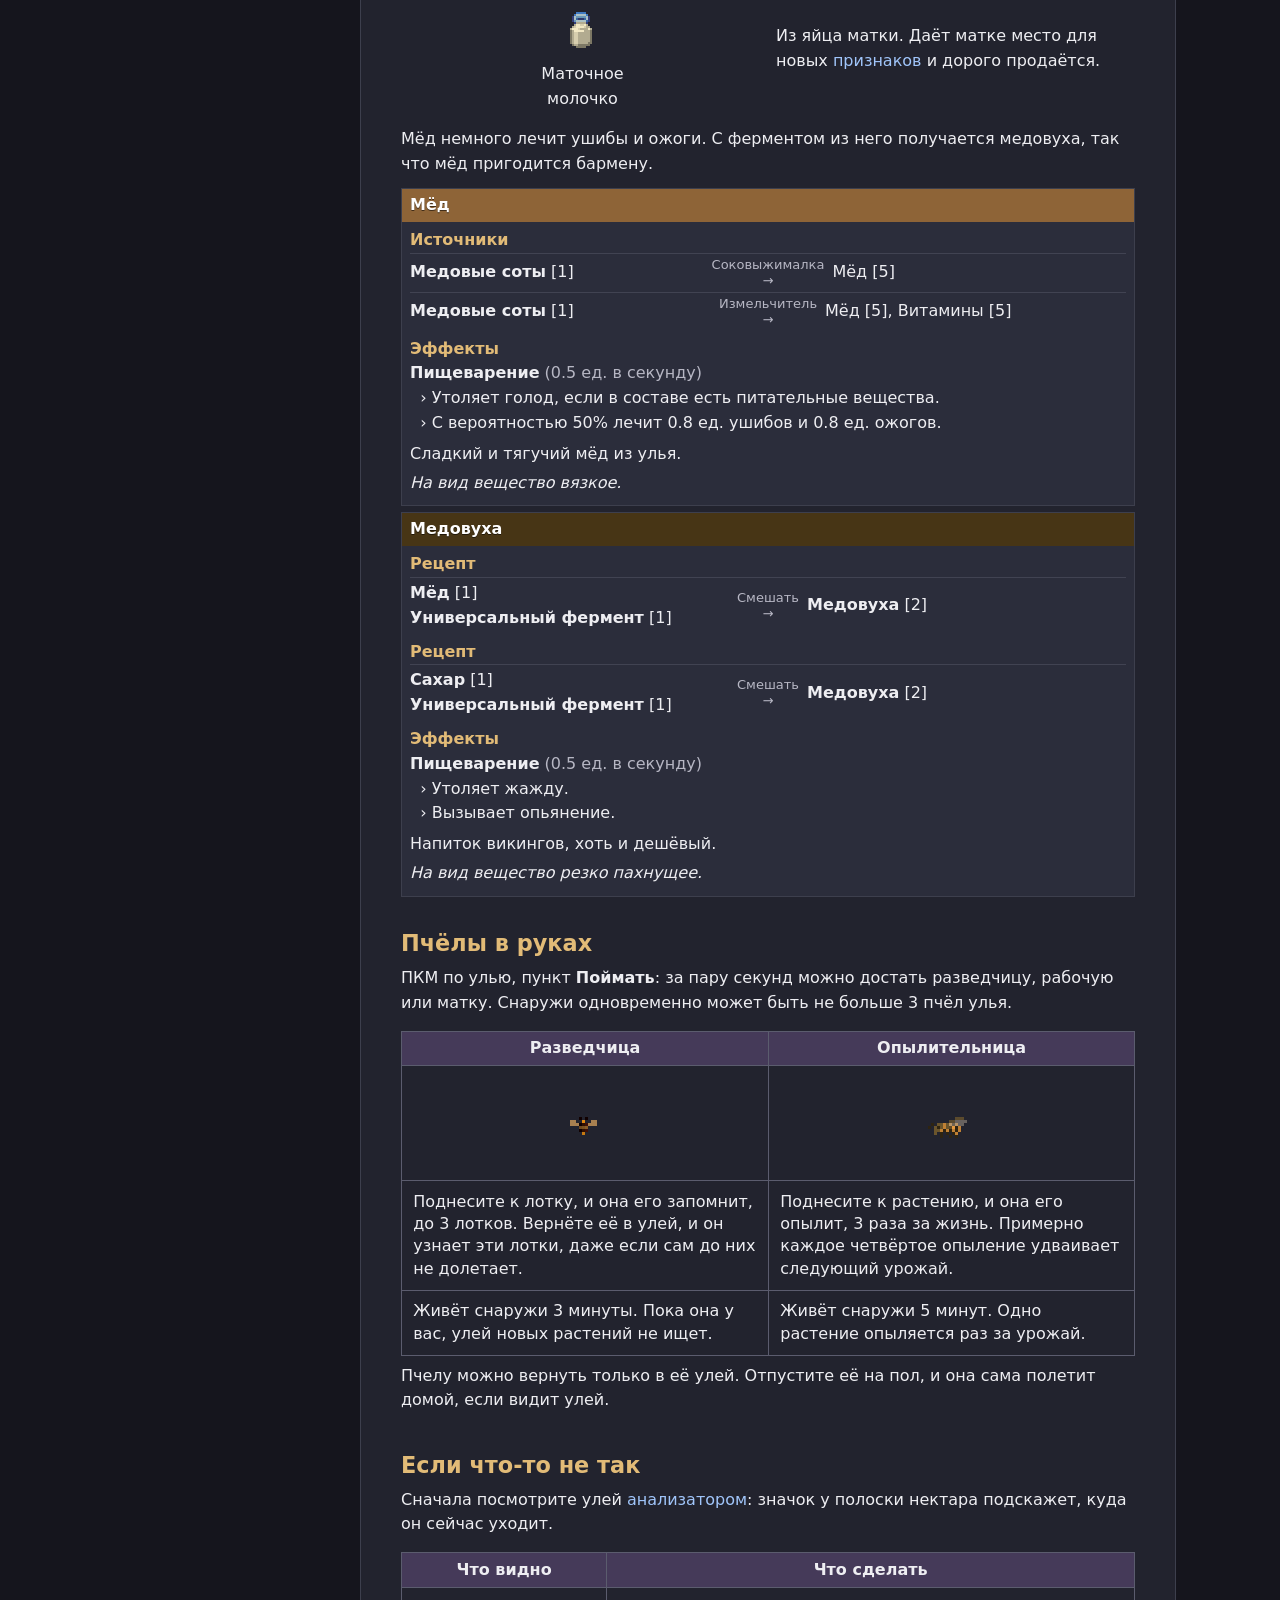
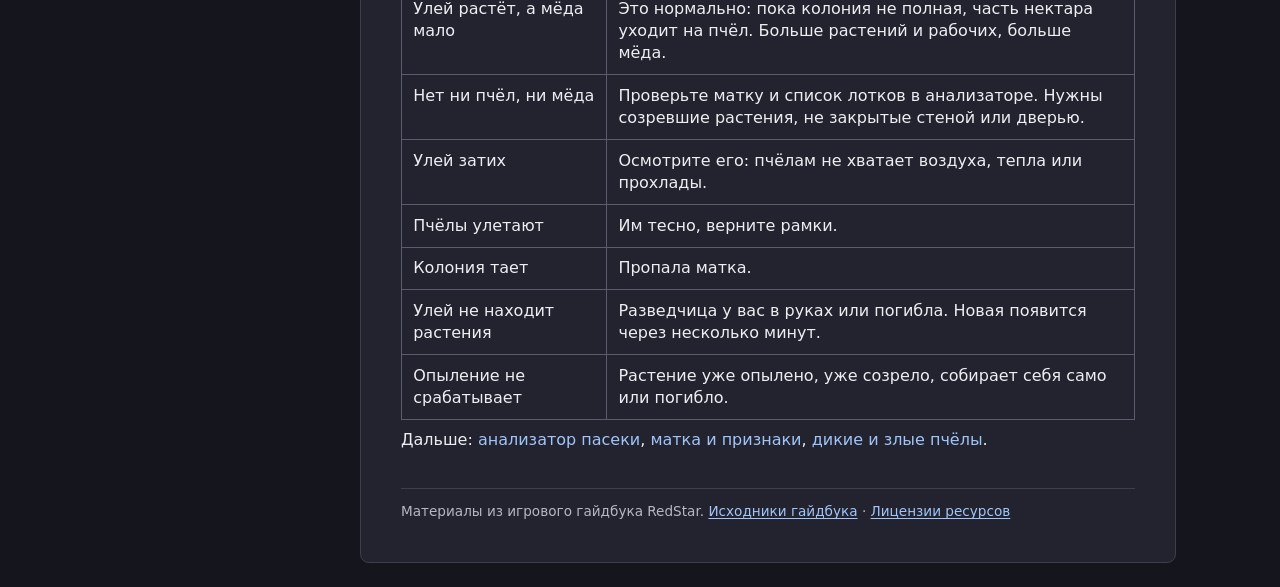
==== commit da94bf2e: "Вики пчеловодства: компактные таблицы и сворачиваемое меню" ====
--- a/index.html
+++ b/index.html
@@ -16,21 +16,46 @@
     </nav>
   </div></header>
   <div class="layout">
-    <nav class="sections" aria-label="Разделы справочника">
-      <strong>Разделы</strong>
-      <a href="index.html" aria-current="page">Пчеловодство</a>
-      <a href="analyzer-guide.html">Анализатор пасеки</a>
-      <a href="queen.html">Матка и признаки</a>
-      <a href="wild-hives.html">Дикие и злые пчёлы</a>
-      <a href="roadmap.html">Дорожная карта</a>
-      <a class="demo-link" href="analyzer/index.html">Попробовать анализатор</a>
-    </nav>
+    <details class="sections">
+      <summary>Разделы</summary>
+      <nav class="section-links" aria-label="Разделы справочника">
+        <a href="index.html" aria-current="page">Пчеловодство</a>
+        <a href="analyzer-guide.html">Анализатор пасеки</a>
+        <a href="queen.html">Матка и признаки</a>
+        <a href="wild-hives.html">Дикие и злые пчёлы</a>
+        <a href="roadmap.html">Дорожная карта</a>
+        <a class="demo-link" href="analyzer/index.html">Попробовать анализатор</a>
+      </nav>
+    </details>
+    <script>
+      if (matchMedia('(min-width: 64rem)').matches) {
+        document.currentScript.previousElementSibling.open = true;
+      }
+    </script>
     <main>
       <article>
         <h1>Пчеловодство</h1>
 
         <details class="toc"><summary>На этой странице</summary><ul><li><a href="#section-1">Что понадобится</a></li><li><a href="#section-2">Первый улей</a></li><li><a href="#section-3">Как работает улей</a></li><li><a href="#section-4">Урожай</a></li><li><a href="#section-5">Что дают пчёлы</a></li><li><a href="#section-6">Пчёлы в руках</a></li><li><a href="#section-7">Если что-то не так</a></li></ul></details>
-        <div class="doc"><div class="rt">Улей превращает нектар с грядок гидропоники в мёд и воск, а его пчёлы помогают ботанику: опыляют растения и гоняют вредителей. Мёда на станции больше нигде нет.</div><div class="cbox" style="--bg:#453a59;border-color:#5B5C6E"><div class="box v ha-stretch"><div class="rt"><b>Коротко</b></div><div class="li"><span class="bul">  › </span><div class="rt">Закажите ящик пчеловода, поставьте улей у грядок, вставьте рамки и матку.</div></div><div class="li"><span class="bul">  › </span><div class="rt">Пчёлы сами найдут созревшие растения. Колония сначала растёт, потом заполняет рамки сотами.</div></div><div class="li"><span class="bul">  › </span><div class="rt">Запечатанную рамку срезают дважды: первый срез даёт воск, второй соты.</div></div><div class="li"><span class="bul">  › </span><div class="rt">Что творится внутри улья, показывает <a class="tl" href="analyzer-guide.html">анализатор пасеки</a>.</div></div></div></div><h2 id="section-1">Что понадобится</h2><div class="rt"><b>Ящик пчеловода</b> заказывают в карго, в разделе гидропоники.</div><div class="tbl" data-cols="3"><div class="cbox" style="--bg:#453a59;border-color:#5B5C6E"><div class="box h ha-center"><div class="rt"><b>Улей</b></div></div></div><div class="cbox" style="--bg:#453a59;border-color:#5B5C6E"><div class="box h ha-center"><div class="rt"><b>Две рамки</b></div></div></div><div class="cbox" style="--bg:#453a59;border-color:#5B5C6E"><div class="box h ha-center"><div class="rt"><b>Матка</b></div></div></div><div class="cbox" style="--bg:transparent;border-color:#5B5C6E"><div class="box h ha-center"><div class="ent"><img src="[data-uri]" alt="упакованный улей" width="64" height="64" style="width:64px;height:64px"></div></div></div><div class="cbox" style="--bg:transparent;border-color:#5B5C6E"><div class="box h ha-center"><div class="ent"><img src="[data-uri]" alt="рамка для улья" width="64" height="64" style="width:64px;height:64px"></div></div></div><div class="cbox" style="--bg:transparent;border-color:#5B5C6E"><div class="box h ha-center"><div class="ent"><img src="[data-uri]" alt="упакованная матка" width="64" height="64" style="width:64px;height:64px"></div></div></div><div class="cbox" style="--bg:transparent;border-color:#5B5C6E"><div class="box h ha-left" style="margin:4px"><div class="rt">В упаковке, вскрывается ломом.</div></div></div><div class="cbox" style="--bg:transparent;border-color:#5B5C6E"><div class="box h ha-left" style="margin:4px"><div class="rt">Ещё рамки делаются из 3 досок и 2 воска.</div></div></div><div class="cbox" style="--bg:transparent;border-color:#5B5C6E"><div class="box h ha-left" style="margin:4px"><div class="rt">В упаковке, открывается в руке.</div></div></div></div><div class="box h ha-center"><div class="ent" style="margin:8px 16px 8px 16px"><img src="[data-uri]" alt="лом" width="64" height="64" style="width:64px;height:64px"><div class="cap">Лом</div></div><div class="ent" style="margin:8px 16px 8px 16px"><img src="[data-uri]" alt="нож" width="64" height="64" style="width:64px;height:64px"><div class="cap">Нож</div></div><div class="ent"><img src="[data-uri]" alt="анализатор пасеки" width="64" height="64" style="width:64px;height:64px"><div class="cap">Анализатор</div></div></div><div class="rt">Ещё нужны <b>лом</b>, <b>острый инструмент</b> и желательно <b>анализатор пасеки</b> из БотаМакса. Улей можно собрать и без ящика, из 20 досок.</div><h2 id="section-2">Первый улей</h2><div class="li"><span class="bul">  › </span><div class="rt"><b>1.</b> Положите упаковку улья у грядок, где нормальный воздух, и вскройте её ломом.</div></div><div class="li"><span class="bul">  › </span><div class="rt"><b>2.</b> Вставьте в улей рамки.</div></div><div class="li"><span class="bul">  › </span><div class="rt"><b>3.</b> Откройте упаковку матки в руке и сразу посадите матку в улей. С ней появятся первые пять пчёл: разведчица и четыре рабочие, и разведчица вскоре вылетит искать лотки.</div></div><div class="li"><span class="bul">  › </span><div class="rt"><b>4.</b> Держите растения рядом живыми и созревшими.</div></div><div class="li"><span class="bul">  › </span><div class="rt"><b>5.</b> Ждите. Когда рамка запечатана, снимайте урожай.</div></div><div class="cbox" style="--bg:#59563a;border-color:#5B5C6E"><div class="box v ha-stretch"><div class="rt"><b>Не отпускайте матку где попало.</b> Без улья она живёт 5 минут, а отпущенная на пол улетает сама: в пустой улей поблизости, а если его нет, строить <a class="tl" href="wild-hives.html">дикий улей</a> в шкафу.</div></div></div><h2 id="section-3">Как работает улей</h2><div class="tbl" data-cols="2"><div class="cbox" style="--bg:#453a59;border-color:#5B5C6E"><div class="box h ha-center"><div class="rt"><b>Разведчица</b></div></div></div><div class="cbox" style="--bg:#453a59;border-color:#5B5C6E"><div class="box h ha-center"><div class="rt"><b>Рабочие</b></div></div></div><div class="cbox" style="--bg:transparent;border-color:#5B5C6E"><div class="box h ha-center"><div class="ent"><img src="[data-uri]" alt="разведчица" width="96" height="96" style="width:96px;height:96px"></div></div></div><div class="cbox" style="--bg:transparent;border-color:#5B5C6E"><div class="box h ha-center"><div class="ent"><img src="[data-uri]" alt="рабочая пчела" width="96" height="96" style="width:96px;height:96px"></div></div></div><div class="cbox" style="--bg:transparent;border-color:#5B5C6E"><div class="box h ha-left" style="margin:4px"><div class="rt">Одна на улей. Раз в одну-две минуты облетает окрестности и находит лотки с растениями. Улей помнит до 8 лотков.</div></div></div><div class="cbox" style="--bg:transparent;border-color:#5B5C6E"><div class="box h ha-left" style="margin:4px"><div class="rt">Все остальные пчёлы. Летают к найденным лоткам за нектаром и строят соты.</div></div></div></div><div class="rt">Если разведчица погибла, её место занимает следующая новорождённая пчела. А если за 3 минуты никто не родился (например, нет нектара), разведчицей становится одна из рабочих.</div><div class="rt">Нектар в улье почти не копится. Его сразу тратят:</div><div class="li"><span class="bul">  › </span><div class="rt"><b>На новых пчёл</b>, пока колонии есть куда расти, но не чаще одной пчелы в минуту: матка делает пчёл не быстрее. На каждую рамку приходится <span class="pd">5</span> пчёл, рамок в улье до четырёх.</div></div><div class="li"><span class="bul">  › </span><div class="rt"><b>На соты</b> всё остальное. Чем больше рабочих дома, тем быстрее.</div></div><div class="li"><span class="bul">  › </span><div class="rt"><b>В запас</b>, только когда все рамки полные или рабочих нет дома.</div></div><div class="rt">Поэтому все рамки можно вставить сразу: улей растёт и одновременно даёт мёд. Больше рамок значит больше пчёл и больше мёда.</div><div class="li"><span class="bul">  › </span><div class="rt">Пчёлы летают только по прямой. Лоток за стеной, за закрытой дверью или на другом шаттле для них не существует.</div></div><div class="li"><span class="bul">  › </span><div class="rt">Одно созревшее растение кормит лишь нескольких рабочих. Ставьте улей в центре большого сада.</div></div><div class="li"><span class="bul">  › </span><div class="rt">Пчёлы затихают без воздуха, при пожаре, в холод ниже 0 °C или жару выше 50 °C. Почините условия, и улей заработает сам.</div></div><div class="li"><span class="bul">  › </span><div class="rt">Без матки колония не растёт и теряет по пчеле раз в две минуты.</div></div><h2 id="section-4">Урожай</h2><div class="rt">Рамку достают через ПКМ по улью, пункт <b>Изъять</b>. Готовые рамки видно и на самом улье: жёлтая полоса значит мёд, серая значит запечатанные соты.</div><div class="tbl" data-cols="3"><div class="cbox" style="--bg:#453a59;border-color:#5B5C6E"><div class="box h ha-center"><div class="rt"><b>Пустая</b></div></div></div><div class="cbox" style="--bg:#453a59;border-color:#5B5C6E"><div class="box h ha-center"><div class="rt"><b>С мёдом</b></div></div></div><div class="cbox" style="--bg:#453a59;border-color:#5B5C6E"><div class="box h ha-center"><div class="rt"><b>Запечатанная</b></div></div></div><div class="cbox" style="--bg:transparent;border-color:#5B5C6E"><div class="box h ha-center"><div class="ent"><img src="[data-uri]" alt="рамка для улья" width="64" height="64" style="width:64px;height:64px"></div></div></div><div class="cbox" style="--bg:transparent;border-color:#5B5C6E"><div class="box h ha-center"><div class="ent"><img src="[data-uri]" alt="рамка с мёдом" width="64" height="64" style="width:64px;height:64px"></div></div></div><div class="cbox" style="--bg:transparent;border-color:#5B5C6E"><div class="box h ha-center"><div class="ent"><img src="[data-uri]" alt="запечатанная рамка" width="64" height="64" style="width:64px;height:64px"></div></div></div><div class="cbox" style="--bg:transparent;border-color:#5B5C6E"><div class="box h ha-left" style="margin:4px"><div class="rt">Верните в улей, пчёлы снова её заполнят.</div></div></div><div class="cbox" style="--bg:transparent;border-color:#5B5C6E"><div class="box h ha-left" style="margin:4px"><div class="rt">Можно срезать соты, но воска не будет.</div></div></div><div class="cbox" style="--bg:transparent;border-color:#5B5C6E"><div class="box h ha-left" style="margin:4px"><div class="rt">Первый срез снимает крышечки и даёт воск, второй срезает соты.</div></div></div></div><div class="rt">Срез делается острым инструментом и занимает секунду. Пустую рамку верните в улей.</div><div class="li"><span class="bul">  › </span><div class="rt">Новая рамка вмещает одну соту. Ткните в неё куском воска, и она будет вмещать на одну соту больше.</div></div><div class="li"><span class="bul">  › </span><div class="rt">Рамка, разобранная ломом или сломанная, оставляет свои соты.</div></div><div class="cbox" style="--bg:#59563a;border-color:#5B5C6E"><div class="box v ha-stretch"><div class="rt"><b>Не держите рамки снаружи долго.</b> Без рамок пчёлам тесно. Через 5 минут лишние пчёлы начнут улетать из улья.</div></div></div><h2 id="section-5">Что дают пчёлы</h2><div class="tbl" data-cols="2"><div class="box h ha-center"><div class="ent"><img src="[data-uri]" alt="медовые соты" width="64" height="64" style="width:64px;height:64px"><div class="cap">Соты</div></div></div><div class="box h ha-left" style="margin:4px"><div class="rt"><b>Соковыжималка</b> даёт из них чистый мёд, <b>измельчитель</b> мёд с витаминами. Соты покупает карго, за них бывают заказы.</div></div><div class="box h ha-center"><div class="ent"><img src="[data-uri]" alt="пчелиный воск" width="64" height="64" style="width:64px;height:64px"><div class="cap">Воск</div></div></div><div class="box h ha-left" style="margin:4px"><div class="rt">Новые рамки, рамки побольше и восковые свечи. Тоже продаётся.</div></div><div class="box h ha-center"><div class="ent"><img src="[data-uri]" alt="бутылка маточного молочка" width="64" height="64" style="width:64px;height:64px"><div class="cap">Маточное
+        <div class="doc"><div class="rt">Улей превращает нектар с грядок гидропоники в мёд и воск, а его пчёлы помогают ботанику: опыляют растения и гоняют вредителей. Мёда на станции больше нигде нет.</div><div class="cbox" style="--bg:#453a59;border-color:#5B5C6E"><div class="box v ha-stretch"><div class="rt"><b>Коротко</b></div><div class="li"><span class="bul">  › </span><div class="rt">Закажите ящик пчеловода, поставьте улей у грядок, вставьте рамки и матку.</div></div><div class="li"><span class="bul">  › </span><div class="rt">Пчёлы сами найдут созревшие растения. Колония сначала растёт, потом заполняет рамки сотами.</div></div><div class="li"><span class="bul">  › </span><div class="rt">Запечатанную рамку срезают дважды: первый срез даёт воск, второй соты.</div></div><div class="li"><span class="bul">  › </span><div class="rt">Что творится внутри улья, показывает <a class="tl" href="analyzer-guide.html">анализатор пасеки</a>.</div></div></div></div><h2 id="section-1">Что понадобится</h2><div class="rt"><b>Ящик пчеловода</b> заказывают в карго, в разделе гидропоники.</div><div class="table-scroll"><table class="wiki-table">
+<thead><tr><th scope="col"><div class="box h ha-center"><div class="rt"><b>Улей</b></div></div></th><th scope="col"><div class="box h ha-center"><div class="rt"><b>Две рамки</b></div></div></th><th scope="col"><div class="box h ha-center"><div class="rt"><b>Матка</b></div></div></th></tr></thead>
+<tbody>
+<tr><td><div class="box h ha-center"><div class="ent"><img src="[data-uri]" alt="упакованный улей" width="64" height="64" style="width:64px;height:64px"></div></div></td><td><div class="box h ha-center"><div class="ent"><img src="[data-uri]" alt="рамка для улья" width="64" height="64" style="width:64px;height:64px"></div></div></td><td><div class="box h ha-center"><div class="ent"><img src="[data-uri]" alt="упакованная матка" width="64" height="64" style="width:64px;height:64px"></div></div></td></tr>
+<tr><td><div class="box h ha-left" style="margin:4px"><div class="rt">В упаковке, вскрывается ломом.</div></div></td><td><div class="box h ha-left" style="margin:4px"><div class="rt">Ещё рамки делаются из 3 досок и 2 воска.</div></div></td><td><div class="box h ha-left" style="margin:4px"><div class="rt">В упаковке, открывается в руке.</div></div></td></tr>
+</tbody>
+</table></div><div class="box h ha-center"><div class="ent" style="margin:8px 16px 8px 16px"><img src="[data-uri]" alt="лом" width="64" height="64" style="width:64px;height:64px"><div class="cap">Лом</div></div><div class="ent" style="margin:8px 16px 8px 16px"><img src="[data-uri]" alt="нож" width="64" height="64" style="width:64px;height:64px"><div class="cap">Нож</div></div><div class="ent"><img src="[data-uri]" alt="анализатор пасеки" width="64" height="64" style="width:64px;height:64px"><div class="cap">Анализатор</div></div></div><div class="rt">Ещё нужны <b>лом</b>, <b>острый инструмент</b> и желательно <b>анализатор пасеки</b> из БотаМакса. Улей можно собрать и без ящика, из 20 досок.</div><h2 id="section-2">Первый улей</h2><div class="li"><span class="bul">  › </span><div class="rt"><b>1.</b> Положите упаковку улья у грядок, где нормальный воздух, и вскройте её ломом.</div></div><div class="li"><span class="bul">  › </span><div class="rt"><b>2.</b> Вставьте в улей рамки.</div></div><div class="li"><span class="bul">  › </span><div class="rt"><b>3.</b> Откройте упаковку матки в руке и сразу посадите матку в улей. С ней появятся первые пять пчёл: разведчица и четыре рабочие, и разведчица вскоре вылетит искать лотки.</div></div><div class="li"><span class="bul">  › </span><div class="rt"><b>4.</b> Держите растения рядом живыми и созревшими.</div></div><div class="li"><span class="bul">  › </span><div class="rt"><b>5.</b> Ждите. Когда рамка запечатана, снимайте урожай.</div></div><div class="cbox" style="--bg:#59563a;border-color:#5B5C6E"><div class="box v ha-stretch"><div class="rt"><b>Не отпускайте матку где попало.</b> Без улья она живёт 5 минут, а отпущенная на пол улетает сама: в пустой улей поблизости, а если его нет, строить <a class="tl" href="wild-hives.html">дикий улей</a> в шкафу.</div></div></div><h2 id="section-3">Как работает улей</h2><div class="table-scroll"><table class="wiki-table">
+<thead><tr><th scope="col"><div class="box h ha-center"><div class="rt"><b>Разведчица</b></div></div></th><th scope="col"><div class="box h ha-center"><div class="rt"><b>Рабочие</b></div></div></th></tr></thead>
+<tbody>
+<tr><td><div class="box h ha-center"><div class="ent"><img src="[data-uri]" alt="разведчица" width="96" height="96" style="width:96px;height:96px"></div></div></td><td><div class="box h ha-center"><div class="ent"><img src="[data-uri]" alt="рабочая пчела" width="96" height="96" style="width:96px;height:96px"></div></div></td></tr>
+<tr><td><div class="box h ha-left" style="margin:4px"><div class="rt">Одна на улей. Раз в одну-две минуты облетает окрестности и находит лотки с растениями. Улей помнит до 8 лотков.</div></div></td><td><div class="box h ha-left" style="margin:4px"><div class="rt">Все остальные пчёлы. Летают к найденным лоткам за нектаром и строят соты.</div></div></td></tr>
+</tbody>
+</table></div><div class="rt">Если разведчица погибла, её место занимает следующая новорождённая пчела. А если за 3 минуты никто не родился (например, нет нектара), разведчицей становится одна из рабочих.</div><div class="rt">Нектар в улье почти не копится. Его сразу тратят:</div><div class="li"><span class="bul">  › </span><div class="rt"><b>На новых пчёл</b>, пока колонии есть куда расти, но не чаще одной пчелы в минуту: матка делает пчёл не быстрее. На каждую рамку приходится <span class="pd">5</span> пчёл, рамок в улье до четырёх.</div></div><div class="li"><span class="bul">  › </span><div class="rt"><b>На соты</b> всё остальное. Чем больше рабочих дома, тем быстрее.</div></div><div class="li"><span class="bul">  › </span><div class="rt"><b>В запас</b>, только когда все рамки полные или рабочих нет дома.</div></div><div class="rt">Поэтому все рамки можно вставить сразу: улей растёт и одновременно даёт мёд. Больше рамок значит больше пчёл и больше мёда.</div><div class="li"><span class="bul">  › </span><div class="rt">Пчёлы летают только по прямой. Лоток за стеной, за закрытой дверью или на другом шаттле для них не существует.</div></div><div class="li"><span class="bul">  › </span><div class="rt">Одно созревшее растение кормит лишь нескольких рабочих. Ставьте улей в центре большого сада.</div></div><div class="li"><span class="bul">  › </span><div class="rt">Пчёлы затихают без воздуха, при пожаре, в холод ниже 0 °C или жару выше 50 °C. Почините условия, и улей заработает сам.</div></div><div class="li"><span class="bul">  › </span><div class="rt">Без матки колония не растёт и теряет по пчеле раз в две минуты.</div></div><h2 id="section-4">Урожай</h2><div class="rt">Рамку достают через ПКМ по улью, пункт <b>Изъять</b>. Готовые рамки видно и на самом улье: жёлтая полоса значит мёд, серая значит запечатанные соты.</div><div class="table-scroll"><table class="wiki-table">
+<thead><tr><th scope="col"><div class="box h ha-center"><div class="rt"><b>Пустая</b></div></div></th><th scope="col"><div class="box h ha-center"><div class="rt"><b>С мёдом</b></div></div></th><th scope="col"><div class="box h ha-center"><div class="rt"><b>Запечатанная</b></div></div></th></tr></thead>
+<tbody>
+<tr><td><div class="box h ha-center"><div class="ent"><img src="[data-uri]" alt="рамка для улья" width="64" height="64" style="width:64px;height:64px"></div></div></td><td><div class="box h ha-center"><div class="ent"><img src="[data-uri]" alt="рамка с мёдом" width="64" height="64" style="width:64px;height:64px"></div></div></td><td><div class="box h ha-center"><div class="ent"><img src="[data-uri]" alt="запечатанная рамка" width="64" height="64" style="width:64px;height:64px"></div></div></td></tr>
+<tr><td><div class="box h ha-left" style="margin:4px"><div class="rt">Верните в улей, пчёлы снова её заполнят.</div></div></td><td><div class="box h ha-left" style="margin:4px"><div class="rt">Можно срезать соты, но воска не будет.</div></div></td><td><div class="box h ha-left" style="margin:4px"><div class="rt">Первый срез снимает крышечки и даёт воск, второй срезает соты.</div></div></td></tr>
+</tbody>
+</table></div><div class="rt">Срез делается острым инструментом и занимает секунду. Пустую рамку верните в улей.</div><div class="li"><span class="bul">  › </span><div class="rt">Новая рамка вмещает одну соту. Ткните в неё куском воска, и она будет вмещать на одну соту больше.</div></div><div class="li"><span class="bul">  › </span><div class="rt">Рамка, разобранная ломом или сломанная, оставляет свои соты.</div></div><div class="cbox" style="--bg:#59563a;border-color:#5B5C6E"><div class="box v ha-stretch"><div class="rt"><b>Не держите рамки снаружи долго.</b> Без рамок пчёлам тесно. Через 5 минут лишние пчёлы начнут улетать из улья.</div></div></div><h2 id="section-5">Что дают пчёлы</h2><div class="tbl" data-cols="2"><div class="box h ha-center"><div class="ent"><img src="[data-uri]" alt="медовые соты" width="64" height="64" style="width:64px;height:64px"><div class="cap">Соты</div></div></div><div class="box h ha-left" style="margin:4px"><div class="rt"><b>Соковыжималка</b> даёт из них чистый мёд, <b>измельчитель</b> мёд с витаминами. Соты покупает карго, за них бывают заказы.</div></div><div class="box h ha-center"><div class="ent"><img src="[data-uri]" alt="пчелиный воск" width="64" height="64" style="width:64px;height:64px"><div class="cap">Воск</div></div></div><div class="box h ha-left" style="margin:4px"><div class="rt">Новые рамки, рамки побольше и восковые свечи. Тоже продаётся.</div></div><div class="box h ha-center"><div class="ent"><img src="[data-uri]" alt="бутылка маточного молочка" width="64" height="64" style="width:64px;height:64px"><div class="cap">Маточное
 молочко</div></div></div><div class="box h ha-left" style="margin:4px"><div class="rt">Из яйца матки. Даёт матке место для новых <a class="tl" href="queen.html">признаков</a> и дорого продаётся.</div></div></div><div class="rt">Мёд немного лечит ушибы и ожоги. С ферментом из него получается медовуха, так что мёд пригодится бармену.</div><div class="box h ha-center"><div class="reag"><div class="rg"><div class="rgh" style="--rc:#E79A3F"><span>Мёд</span></div><div class="rgb">
 <div class="rsec"><div class="rt">Источники</div>
 <div class="rrow"><div><b>Медовые соты</b> [1]</div><div class="mix">Соковыжималка<br>→</div><div>Мёд [5]</div></div>
@@ -44,7 +69,25 @@
 <div class="rsec"><div class="rt">Эффекты</div><div><b>Пищеварение</b> <span class="gray">(0.5 ед. в секунду)</span></div>
 <div class="li"><span class="bul">  › </span><span class="lt">Утоляет жажду.</span></div>
 <div class="li"><span class="bul">  › </span><span class="lt">Вызывает опьянение.</span></div></div>
-<p>Напиток викингов, хоть и дешёвый.</p><p><i>На вид вещество резко пахнущее.</i></p></div></div></div></div><h2 id="section-6">Пчёлы в руках</h2><div class="rt">ПКМ по улью, пункт <b>Поймать</b>: за пару секунд можно достать разведчицу, рабочую или матку. Снаружи одновременно может быть не больше <span class="pd">3</span> пчёл улья.</div><div class="tbl" data-cols="2"><div class="cbox" style="--bg:#453a59;border-color:#5B5C6E"><div class="box h ha-center"><div class="rt"><b>Разведчица</b></div></div></div><div class="cbox" style="--bg:#453a59;border-color:#5B5C6E"><div class="box h ha-center"><div class="rt"><b>Опылительница</b></div></div></div><div class="cbox" style="--bg:transparent;border-color:#5B5C6E"><div class="box h ha-center"><div class="ent"><img src="[data-uri]" alt="разведчица" width="96" height="96" style="width:96px;height:96px"></div></div></div><div class="cbox" style="--bg:transparent;border-color:#5B5C6E"><div class="box h ha-center"><div class="ent"><img src="[data-uri]" alt="рабочая пчела" width="96" height="96" style="width:96px;height:96px"></div></div></div><div class="cbox" style="--bg:transparent;border-color:#5B5C6E"><div class="box h ha-left" style="margin:4px"><div class="rt">Поднесите к лотку, и она его запомнит, до <span class="pd">3</span> лотков. Вернёте её в улей, и он узнает эти лотки, даже если сам до них не долетает.</div></div></div><div class="cbox" style="--bg:transparent;border-color:#5B5C6E"><div class="box h ha-left" style="margin:4px"><div class="rt">Поднесите к растению, и она его опылит, <span class="pd">3</span> раза за жизнь. Примерно каждое четвёртое опыление удваивает следующий урожай.</div></div></div><div class="cbox" style="--bg:transparent;border-color:#5B5C6E"><div class="box h ha-left" style="margin:4px"><div class="rt">Живёт снаружи 3 минуты. Пока она у вас, улей новых растений не ищет.</div></div></div><div class="cbox" style="--bg:transparent;border-color:#5B5C6E"><div class="box h ha-left" style="margin:4px"><div class="rt">Живёт снаружи 5 минут. Одно растение опыляется раз за урожай.</div></div></div></div><div class="rt">Пчелу можно вернуть только в её улей. Отпустите её на пол, и она сама полетит домой, если видит улей.</div><h2 id="section-7">Если что-то не так</h2><div class="rt">Сначала посмотрите улей <a class="tl" href="analyzer-guide.html">анализатором</a>: значок у полоски нектара подскажет, куда он сейчас уходит.</div><div class="tbl" data-cols="2"><div class="cbox" style="--bg:#453a59;border-color:#5B5C6E"><div class="box h ha-center"><div class="rt"><b>Что видно</b></div></div></div><div class="cbox" style="--bg:#453a59;border-color:#5B5C6E"><div class="box h ha-center"><div class="rt"><b>Что сделать</b></div></div></div><div class="cbox" style="--bg:transparent;border-color:#5B5C6E"><div class="box h ha-left" style="margin:4px"><div class="rt">Улей растёт, а мёда мало</div></div></div><div class="cbox" style="--bg:transparent;border-color:#5B5C6E"><div class="box h ha-left" style="margin:4px"><div class="rt">Это нормально: пока колония не полная, часть нектара уходит на пчёл. Больше растений и рабочих, больше мёда.</div></div></div><div class="cbox" style="--bg:transparent;border-color:#5B5C6E"><div class="box h ha-left" style="margin:4px"><div class="rt">Нет ни пчёл, ни мёда</div></div></div><div class="cbox" style="--bg:transparent;border-color:#5B5C6E"><div class="box h ha-left" style="margin:4px"><div class="rt">Проверьте матку и список лотков в анализаторе. Нужны созревшие растения, не закрытые стеной или дверью.</div></div></div><div class="cbox" style="--bg:transparent;border-color:#5B5C6E"><div class="box h ha-left" style="margin:4px"><div class="rt">Улей затих</div></div></div><div class="cbox" style="--bg:transparent;border-color:#5B5C6E"><div class="box h ha-left" style="margin:4px"><div class="rt">Осмотрите его: пчёлам не хватает воздуха, тепла или прохлады.</div></div></div><div class="cbox" style="--bg:transparent;border-color:#5B5C6E"><div class="box h ha-left" style="margin:4px"><div class="rt">Пчёлы улетают</div></div></div><div class="cbox" style="--bg:transparent;border-color:#5B5C6E"><div class="box h ha-left" style="margin:4px"><div class="rt">Им тесно, верните рамки.</div></div></div><div class="cbox" style="--bg:transparent;border-color:#5B5C6E"><div class="box h ha-left" style="margin:4px"><div class="rt">Колония тает</div></div></div><div class="cbox" style="--bg:transparent;border-color:#5B5C6E"><div class="box h ha-left" style="margin:4px"><div class="rt">Пропала матка.</div></div></div><div class="cbox" style="--bg:transparent;border-color:#5B5C6E"><div class="box h ha-left" style="margin:4px"><div class="rt">Улей не находит растения</div></div></div><div class="cbox" style="--bg:transparent;border-color:#5B5C6E"><div class="box h ha-left" style="margin:4px"><div class="rt">Разведчица у вас в руках или погибла. Новая появится через несколько минут.</div></div></div><div class="cbox" style="--bg:transparent;border-color:#5B5C6E"><div class="box h ha-left" style="margin:4px"><div class="rt">Опыление не срабатывает</div></div></div><div class="cbox" style="--bg:transparent;border-color:#5B5C6E"><div class="box h ha-left" style="margin:4px"><div class="rt">Растение уже опылено, уже созрело, собирает себя само или погибло.</div></div></div></div><div class="rt">Дальше: <a class="tl" href="analyzer-guide.html">анализатор пасеки</a>, <a class="tl" href="queen.html">матка и признаки</a>, <a class="tl" href="wild-hives.html">дикие и злые пчёлы</a>.</div></div>
+<p>Напиток викингов, хоть и дешёвый.</p><p><i>На вид вещество резко пахнущее.</i></p></div></div></div></div><h2 id="section-6">Пчёлы в руках</h2><div class="rt">ПКМ по улью, пункт <b>Поймать</b>: за пару секунд можно достать разведчицу, рабочую или матку. Снаружи одновременно может быть не больше <span class="pd">3</span> пчёл улья.</div><div class="table-scroll"><table class="wiki-table">
+<thead><tr><th scope="col"><div class="box h ha-center"><div class="rt"><b>Разведчица</b></div></div></th><th scope="col"><div class="box h ha-center"><div class="rt"><b>Опылительница</b></div></div></th></tr></thead>
+<tbody>
+<tr><td><div class="box h ha-center"><div class="ent"><img src="[data-uri]" alt="разведчица" width="96" height="96" style="width:96px;height:96px"></div></div></td><td><div class="box h ha-center"><div class="ent"><img src="[data-uri]" alt="рабочая пчела" width="96" height="96" style="width:96px;height:96px"></div></div></td></tr>
+<tr><td><div class="box h ha-left" style="margin:4px"><div class="rt">Поднесите к лотку, и она его запомнит, до <span class="pd">3</span> лотков. Вернёте её в улей, и он узнает эти лотки, даже если сам до них не долетает.</div></div></td><td><div class="box h ha-left" style="margin:4px"><div class="rt">Поднесите к растению, и она его опылит, <span class="pd">3</span> раза за жизнь. Примерно каждое четвёртое опыление удваивает следующий урожай.</div></div></td></tr>
+<tr><td><div class="box h ha-left" style="margin:4px"><div class="rt">Живёт снаружи 3 минуты. Пока она у вас, улей новых растений не ищет.</div></div></td><td><div class="box h ha-left" style="margin:4px"><div class="rt">Живёт снаружи 5 минут. Одно растение опыляется раз за урожай.</div></div></td></tr>
+</tbody>
+</table></div><div class="rt">Пчелу можно вернуть только в её улей. Отпустите её на пол, и она сама полетит домой, если видит улей.</div><h2 id="section-7">Если что-то не так</h2><div class="rt">Сначала посмотрите улей <a class="tl" href="analyzer-guide.html">анализатором</a>: значок у полоски нектара подскажет, куда он сейчас уходит.</div><div class="table-scroll"><table class="wiki-table wiki-table--descriptions">
+<thead><tr><th scope="col"><div class="box h ha-center"><div class="rt"><b>Что видно</b></div></div></th><th scope="col"><div class="box h ha-center"><div class="rt"><b>Что сделать</b></div></div></th></tr></thead>
+<tbody>
+<tr><td><div class="box h ha-left" style="margin:4px"><div class="rt">Улей растёт, а мёда мало</div></div></td><td><div class="box h ha-left" style="margin:4px"><div class="rt">Это нормально: пока колония не полная, часть нектара уходит на пчёл. Больше растений и рабочих, больше мёда.</div></div></td></tr>
+<tr><td><div class="box h ha-left" style="margin:4px"><div class="rt">Нет ни пчёл, ни мёда</div></div></td><td><div class="box h ha-left" style="margin:4px"><div class="rt">Проверьте матку и список лотков в анализаторе. Нужны созревшие растения, не закрытые стеной или дверью.</div></div></td></tr>
+<tr><td><div class="box h ha-left" style="margin:4px"><div class="rt">Улей затих</div></div></td><td><div class="box h ha-left" style="margin:4px"><div class="rt">Осмотрите его: пчёлам не хватает воздуха, тепла или прохлады.</div></div></td></tr>
+<tr><td><div class="box h ha-left" style="margin:4px"><div class="rt">Пчёлы улетают</div></div></td><td><div class="box h ha-left" style="margin:4px"><div class="rt">Им тесно, верните рамки.</div></div></td></tr>
+<tr><td><div class="box h ha-left" style="margin:4px"><div class="rt">Колония тает</div></div></td><td><div class="box h ha-left" style="margin:4px"><div class="rt">Пропала матка.</div></div></td></tr>
+<tr><td><div class="box h ha-left" style="margin:4px"><div class="rt">Улей не находит растения</div></div></td><td><div class="box h ha-left" style="margin:4px"><div class="rt">Разведчица у вас в руках или погибла. Новая появится через несколько минут.</div></div></td></tr>
+<tr><td><div class="box h ha-left" style="margin:4px"><div class="rt">Опыление не срабатывает</div></div></td><td><div class="box h ha-left" style="margin:4px"><div class="rt">Растение уже опылено, уже созрело, собирает себя само или погибло.</div></div></td></tr>
+</tbody>
+</table></div><div class="rt">Дальше: <a class="tl" href="analyzer-guide.html">анализатор пасеки</a>, <a class="tl" href="queen.html">матка и признаки</a>, <a class="tl" href="wild-hives.html">дикие и злые пчёлы</a>.</div></div>
         <footer class="source">Материалы из игрового гайдбука RedStar. <a href="https://github.com/KAVALDi/RedStar/tree/master/Resources/ServerInfo/_RedStar/Guidebook/Service">Исходники гайдбука</a> · <a href="https://github.com/KAVALDi/RedStar/blob/master/LICENSE.md">Лицензии ресурсов</a></footer>
       </article>
     </main>
--- a/wiki.css
+++ b/wiki.css
@@ -25,10 +25,22 @@
 .site-name { color: var(--dim); font-size: .875rem; }
 .layout {
   max-width: 72rem; margin: auto; padding: 1.5rem clamp(1rem, 4vw, 2.5rem);
-  display: grid; grid-template-columns: 13rem minmax(0, 1fr); gap: clamp(1rem, 4vw, 3rem);
+  display: grid; grid-template-columns: minmax(0, 1fr); gap: 1rem;
 }
-.sections { position: sticky; top: 1rem; align-self: start; display: grid; gap: .25rem; }
-.sections strong { color: var(--dim); padding: 0 .65rem; margin-bottom: .35rem; font-size: .875rem; }
+.sections { min-width: 0; align-self: start; }
+.sections summary {
+  cursor: pointer; padding: .6rem .65rem; background: var(--win);
+  border: 1px solid var(--line); border-radius: .3rem; font-weight: 650;
+}
+.section-links { display: grid; grid-template-columns: repeat(2, minmax(0, 1fr)); gap: .25rem; margin-top: .35rem; }
+.sections a { overflow-wrap: anywhere; }
+@media (min-width: 64rem) {
+  .layout:has(> .sections[open]) {
+    grid-template-columns: 13rem minmax(0, 1fr); gap: clamp(1rem, 4vw, 3rem);
+  }
+  .sections[open] { position: sticky; top: 1rem; }
+  .section-links { grid-template-columns: minmax(0, 1fr); }
+}
 .sections a { color: var(--text); text-decoration: none; padding: .55rem .65rem; border-radius: .3rem; }
 .sections a:hover { background: var(--win); }
 .sections a[aria-current] { background: var(--bar); color: var(--gold); }
@@ -95,10 +107,21 @@
 .tbl[data-cols="3"] { grid-template-columns: repeat(3, minmax(0, 1fr)); }
 .cbox { border-color: var(--line); padding: .35rem; min-width: 0; }
 .rrow { grid-template-columns: minmax(0, 1fr) auto minmax(0, 1fr); overflow-wrap: anywhere; }
-@media (max-width: 49rem) {
-  .layout { grid-template-columns: minmax(0, 1fr); }
-  .sections { position: static; grid-template-columns: repeat(2, minmax(0, 1fr)); }
-  .sections strong, .sections .demo-link { grid-column: 1 / -1; }
+.table-scroll { max-width: 100%; overflow-x: auto; margin: .25rem 0 .5rem; }
+.wiki-table { width: 100%; border-collapse: collapse; line-height: 1.4; }
+.wiki-table th, .wiki-table td {
+  border: 1px solid #5b5c6e; padding: .35rem .45rem;
+  vertical-align: top; overflow-wrap: anywhere;
+}
+.wiki-table th { background: #453a59; }
+.wiki-table--descriptions { table-layout: fixed; }
+.wiki-table--descriptions th:first-child { width: 28%; }
+.wiki-table .rt { margin-bottom: 0; }
+.wiki-table .ha-center { margin-inline: auto; }
+.wiki-table .ent { margin: .2rem 0; max-width: 100%; }
+.wiki-table .ent img { max-width: 100%; height: auto !important; }
+@media (max-width: 40rem) {
+  .wiki-table--descriptions th:first-child { width: 40%; }
 }
 @media (max-width: 34rem) {
   .tbl[data-cols="2"], .tbl[data-cols="3"] { grid-template-columns: minmax(0, 1fr); }
